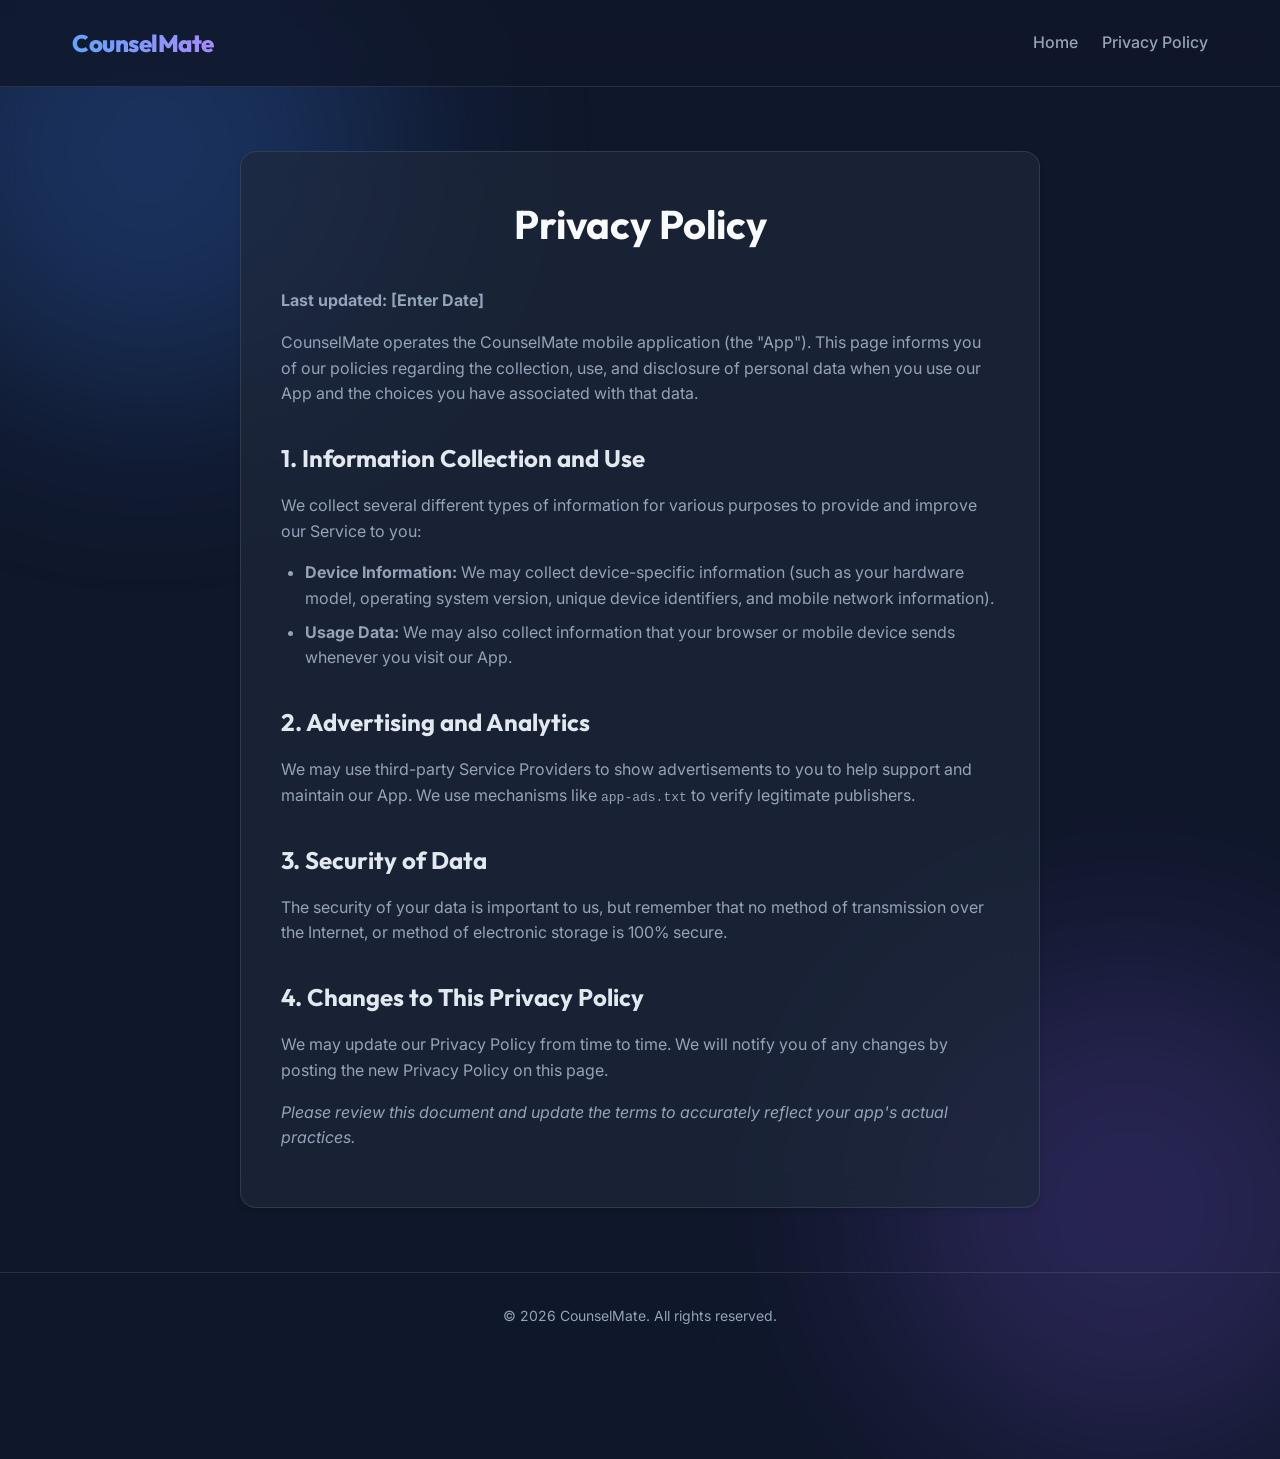
==== privacy-policy.html @ 5a1280ee "initial commit" ====
<!DOCTYPE html>
<html lang="en">
<head>
    <meta charset="UTF-8">
    <meta name="viewport" content="width=device-width, initial-scale=1.0">
    <title>Privacy Policy - CounselMate</title>
    <meta name="description" content="Privacy Policy for CounselMate app.">
    <link rel="stylesheet" href="styles.css">
</head>
<body>

    <header>
        <div class="container nav-content">
            <a href="index.html" class="logo">CounselMate</a>
            <nav class="nav-links">
                <a href="index.html">Home</a>
                <a href="privacy-policy.html">Privacy Policy</a>
            </nav>
        </div>
    </header>

    <main class="container doc-content">
        <div class="glass-card">
            <h1>Privacy Policy</h1>
            <p><strong>Last updated: [Enter Date]</strong></p>
            
            <p>CounselMate operates the CounselMate mobile application (the "App"). This page informs you of our policies regarding the collection, use, and disclosure of personal data when you use our App and the choices you have associated with that data.</p>
            
            <h2>1. Information Collection and Use</h2>
            <p>We collect several different types of information for various purposes to provide and improve our Service to you:</p>
            <ul>
                <li><strong>Device Information:</strong> We may collect device-specific information (such as your hardware model, operating system version, unique device identifiers, and mobile network information).</li>
                <li><strong>Usage Data:</strong> We may also collect information that your browser or mobile device sends whenever you visit our App.</li>
            </ul>

            <h2>2. Advertising and Analytics</h2>
            <p>We may use third-party Service Providers to show advertisements to you to help support and maintain our App. We use mechanisms like <code>app-ads.txt</code> to verify legitimate publishers.</p>

            <h2>3. Security of Data</h2>
            <p>The security of your data is important to us, but remember that no method of transmission over the Internet, or method of electronic storage is 100% secure.</p>

            <h2>4. Changes to This Privacy Policy</h2>
            <p>We may update our Privacy Policy from time to time. We will notify you of any changes by posting the new Privacy Policy on this page.</p>
            
            <p><em>Please review this document and update the terms to accurately reflect your app's actual practices.</em></p>
        </div>
    </main>

    <footer>
        <div class="container">
            &copy; 2026 CounselMate. All rights reserved.
        </div>
    </footer>

</body>
</html>
---- styles.css ----
@import url('https://fonts.googleapis.com/css2?family=Outfit:wght@300;400;600;800&family=Inter:wght@400;500;700&display=swap');

:root {
  --primary-color: #3b82f6;
  --primary-glow: rgba(59, 130, 246, 0.5);
  --bg-color: #0f172a;
  --surface-color: rgba(30, 41, 59, 0.7);
  --text-primary: #f8fafc;
  --text-secondary: #94a3b8;
  --border-color: rgba(255, 255, 255, 0.1);
  --radius-lg: 16px;
  --radius-md: 8px;
  --transition: all 0.3s ease;
}

* {
  margin: 0;
  padding: 0;
  box-sizing: border-box;
}

body {
  font-family: 'Inter', sans-serif;
  background-color: var(--bg-color);
  color: var(--text-primary);
  line-height: 1.6;
  min-height: 100vh;
  display: flex;
  flex-direction: column;
  overflow-x: hidden;
  position: relative;
}

/* Ambient Background Effect */
body::before, body::after {
  content: '';
  position: absolute;
  width: 500px;
  height: 500px;
  border-radius: 50%;
  filter: blur(100px);
  z-index: -1;
  opacity: 0.5;
}

body::before {
  top: -100px;
  left: -100px;
  background: var(--primary-glow);
}

body::after {
  bottom: -100px;
  right: -100px;
  background: rgba(139, 92, 246, 0.4);
}

h1, h2, h3, h4, h5, h6 {
  font-family: 'Outfit', sans-serif;
  font-weight: 700;
  color: var(--text-primary);
}

a {
  color: var(--primary-color);
  text-decoration: none;
  transition: var(--transition);
}

a:hover {
  text-decoration: underline;
}

/* Base Layout Container */
.container {
  width: 100%;
  max-width: 1200px;
  margin: 0 auto;
  padding: 0 2rem;
}

/* Header */
header {
  padding: 1.5rem 0;
  border-bottom: 1px solid var(--border-color);
  background: rgba(15, 23, 42, 0.8);
  backdrop-filter: blur(12px);
  position: sticky;
  top: 0;
  z-index: 100;
}

.nav-content {
  display: flex;
  justify-content: space-between;
  align-items: center;
}

.logo {
  font-family: 'Outfit', sans-serif;
  font-size: 1.5rem;
  font-weight: 800;
  background: linear-gradient(to right, #60a5fa, #a78bfa);
  -webkit-background-clip: text;
  -webkit-text-fill-color: transparent;
  letter-spacing: -0.5px;
}

.nav-links {
  display: flex;
  gap: 1.5rem;
}

.nav-links a {
  color: var(--text-secondary);
  font-weight: 500;
}

.nav-links a:hover {
  color: var(--text-primary);
  text-decoration: none;
}

/* Hero Section */
.hero {
  flex: 1;
  display: flex;
  flex-direction: column;
  justify-content: center;
  align-items: center;
  text-align: center;
  padding: 6rem 2rem;
}

.hero h1 {
  font-size: 4rem;
  line-height: 1.1;
  margin-bottom: 1.5rem;
  background: linear-gradient(135deg, #fff 0%, #cbd5e1 100%);
  -webkit-background-clip: text;
  -webkit-text-fill-color: transparent;
}

.hero p {
  font-size: 1.25rem;
  color: var(--text-secondary);
  max-width: 600px;
  margin-bottom: 2.5rem;
}

.btn {
  display: inline-block;
  padding: 0.875rem 2rem;
  border-radius: var(--radius-md);
  font-weight: 600;
  transition: var(--transition);
  cursor: pointer;
  border: none;
}

.btn-primary {
  background-color: var(--primary-color);
  color: white;
  box-shadow: 0 4px 14px 0 rgba(59, 130, 246, 0.39);
}

.btn-primary:hover {
  background-color: #2563eb;
  transform: translateY(-2px);
  text-decoration: none;
  box-shadow: 0 6px 20px 0 rgba(59, 130, 246, 0.5);
}

/* Glassmorphism Cards */
.glass-card {
  background: var(--surface-color);
  border: 1px solid var(--border-color);
  backdrop-filter: blur(16px);
  -webkit-backdrop-filter: blur(16px);
  border-radius: var(--radius-lg);
  padding: 2.5rem;
  box-shadow: 0 4px 6px -1px rgba(0, 0, 0, 0.1), 0 2px 4px -1px rgba(0, 0, 0, 0.06);
}

.glass-card:hover {
  border-color: rgba(255, 255, 255, 0.2);
  transform: translateY(-5px);
  box-shadow: 0 10px 25px -5px rgba(0, 0, 0, 0.3);
  transition: var(--transition);
}

/* Documentation Content / Text Formatting */
.doc-content {
  padding: 4rem 0;
  max-width: 800px;
  margin: 0 auto;
}

.doc-content h1 {
  margin-bottom: 2rem;
  font-size: 2.5rem;
  text-align: center;
}

.doc-content h2 {
  margin-top: 2rem;
  margin-bottom: 1rem;
  font-size: 1.5rem;
  color: #e2e8f0;
}

.doc-content p {
  color: var(--text-secondary);
  margin-bottom: 1rem;
}

.doc-content ul {
  color: var(--text-secondary);
  margin-bottom: 1rem;
  padding-left: 1.5rem;
}

.doc-content li {
  margin-bottom: 0.5rem;
}

/* Footer */
footer {
  margin-top: auto;
  padding: 2rem 0;
  text-align: center;
  border-top: 1px solid var(--border-color);
  color: var(--text-secondary);
  font-size: 0.875rem;
}

/* Responsive constraints */
@media (max-width: 768px) {
  .hero h1 {
    font-size: 2.5rem;
  }
  .hero p {
    font-size: 1.125rem;
  }
}
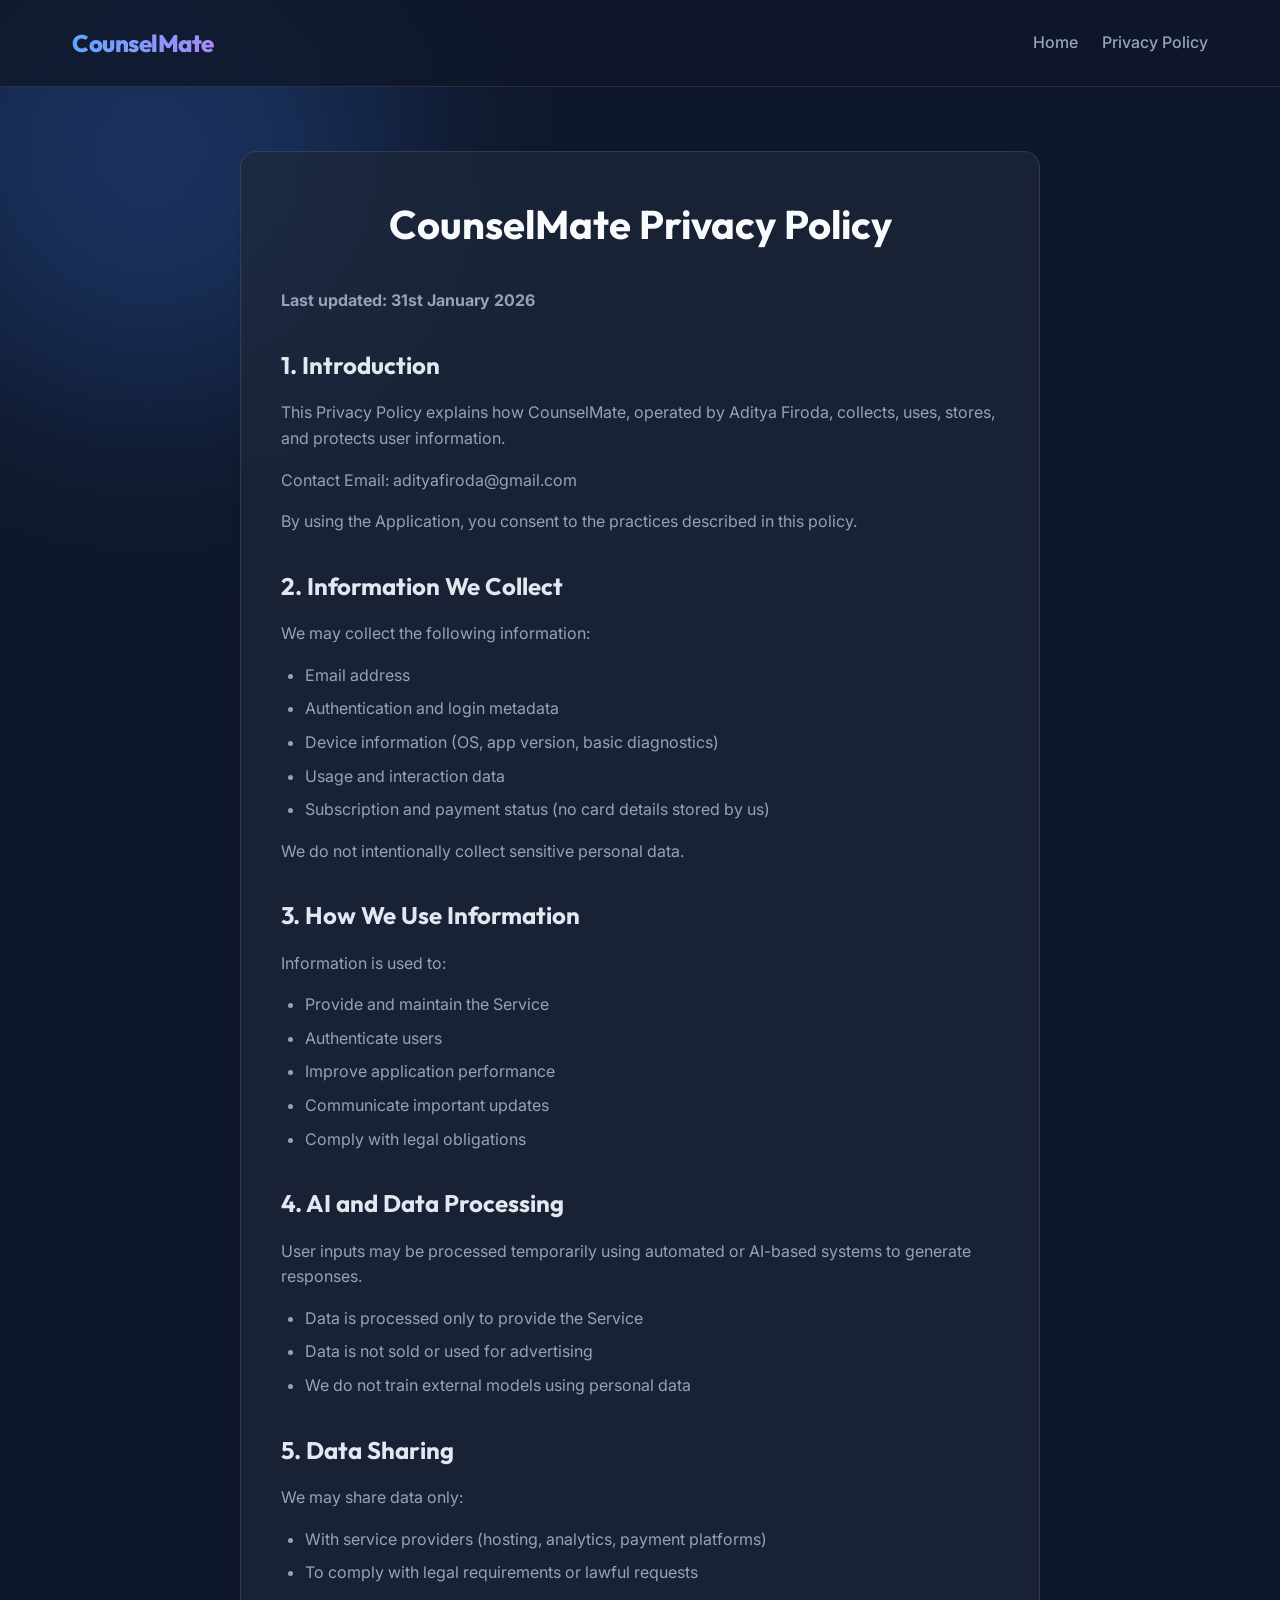
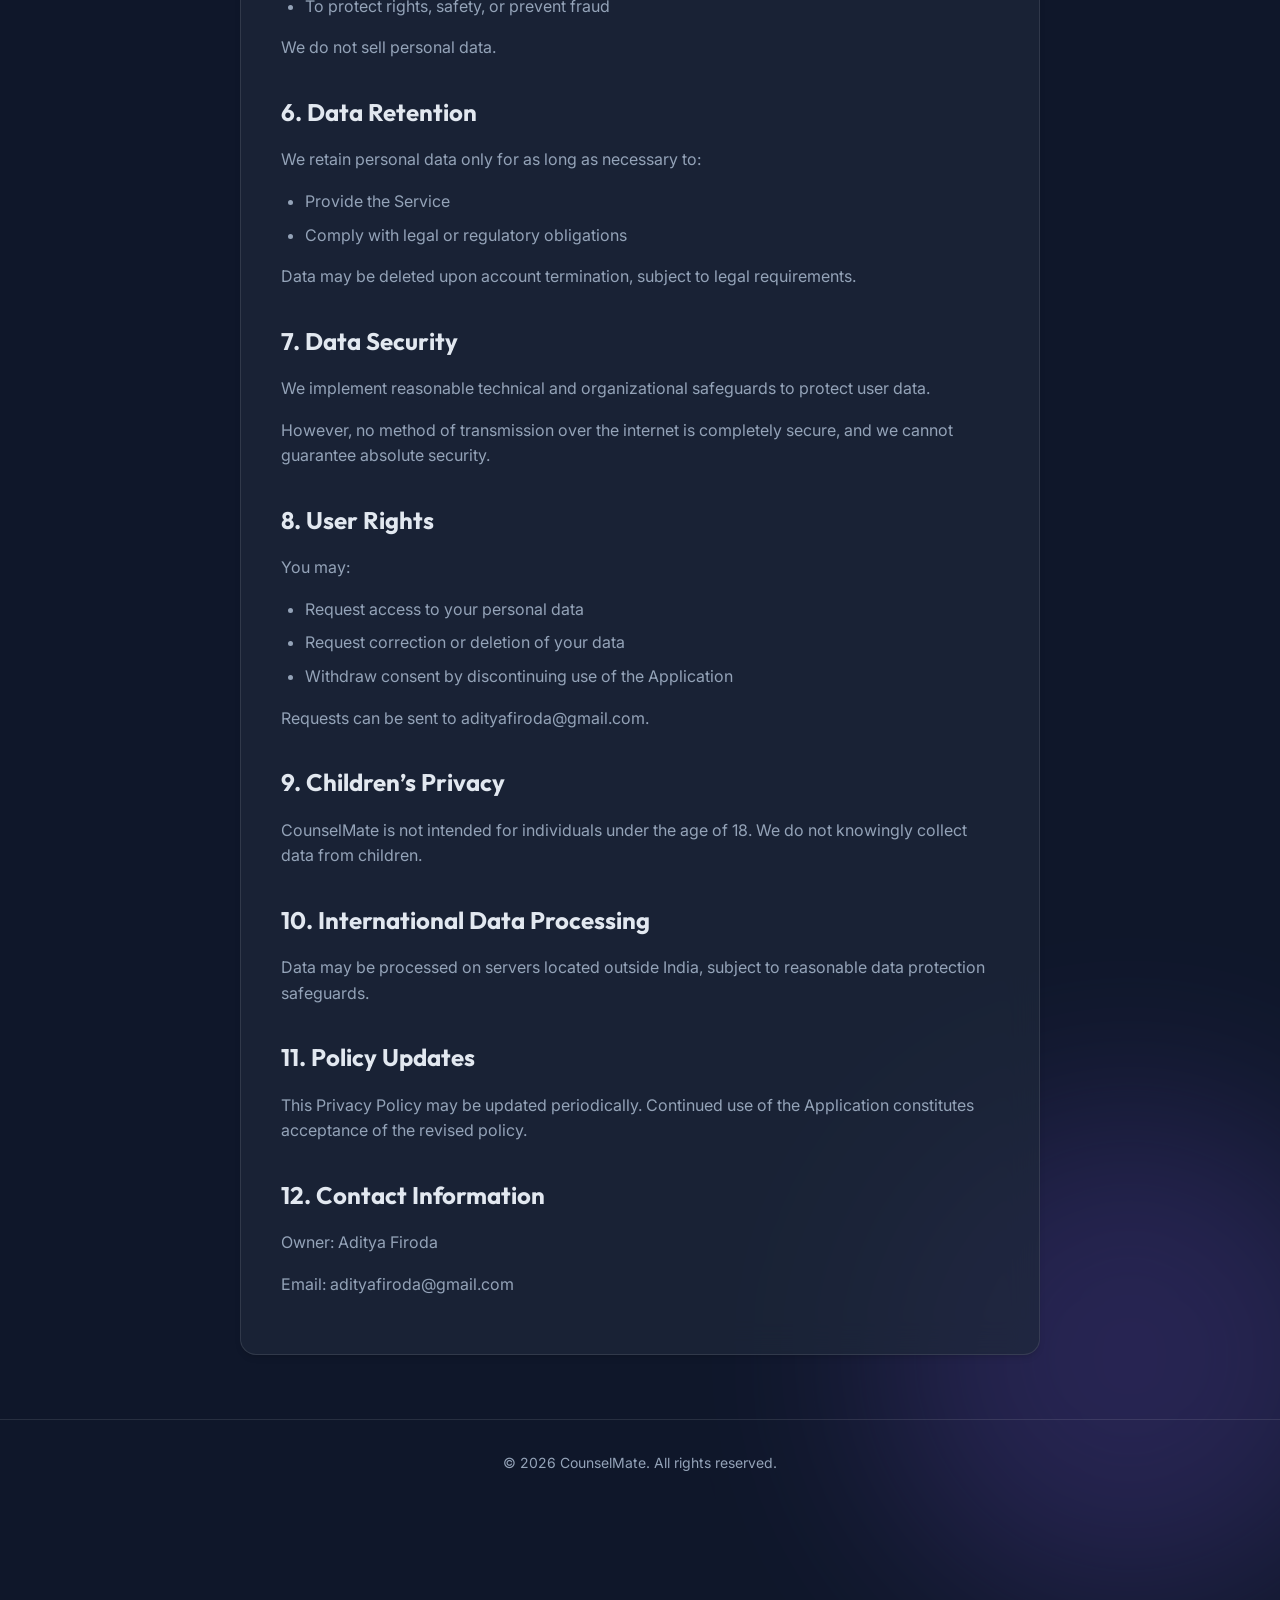
==== commit 4e2fbf8b: "Update privacy policy and update index" ====
--- a/privacy-policy.html
+++ b/privacy-policy.html
@@ -21,28 +21,85 @@
 
     <main class="container doc-content">
         <div class="glass-card">
-            <h1>Privacy Policy</h1>
-            <p><strong>Last updated: [Enter Date]</strong></p>
+            <h1>CounselMate Privacy Policy</h1>
+            <p><strong>Last updated: 31st January 2026</strong></p>
             
-            <p>CounselMate operates the CounselMate mobile application (the "App"). This page informs you of our policies regarding the collection, use, and disclosure of personal data when you use our App and the choices you have associated with that data.</p>
-            
-            <h2>1. Information Collection and Use</h2>
-            <p>We collect several different types of information for various purposes to provide and improve our Service to you:</p>
+            <h2>1. Introduction</h2>
+            <p>This Privacy Policy explains how CounselMate, operated by Aditya Firoda, collects, uses, stores, and protects user information.</p>
+            <p>Contact Email: adityafiroda@gmail.com</p>
+            <p>By using the Application, you consent to the practices described in this policy.</p>
+
+            <h2>2. Information We Collect</h2>
+            <p>We may collect the following information:</p>
             <ul>
-                <li><strong>Device Information:</strong> We may collect device-specific information (such as your hardware model, operating system version, unique device identifiers, and mobile network information).</li>
-                <li><strong>Usage Data:</strong> We may also collect information that your browser or mobile device sends whenever you visit our App.</li>
+                <li>Email address</li>
+                <li>Authentication and login metadata</li>
+                <li>Device information (OS, app version, basic diagnostics)</li>
+                <li>Usage and interaction data</li>
+                <li>Subscription and payment status (no card details stored by us)</li>
+            </ul>
+            <p>We do not intentionally collect sensitive personal data.</p>
+
+            <h2>3. How We Use Information</h2>
+            <p>Information is used to:</p>
+            <ul>
+                <li>Provide and maintain the Service</li>
+                <li>Authenticate users</li>
+                <li>Improve application performance</li>
+                <li>Communicate important updates</li>
+                <li>Comply with legal obligations</li>
             </ul>
 
-            <h2>2. Advertising and Analytics</h2>
-            <p>We may use third-party Service Providers to show advertisements to you to help support and maintain our App. We use mechanisms like <code>app-ads.txt</code> to verify legitimate publishers.</p>
+            <h2>4. AI and Data Processing</h2>
+            <p>User inputs may be processed temporarily using automated or AI-based systems to generate responses.</p>
+            <ul>
+                <li>Data is processed only to provide the Service</li>
+                <li>Data is not sold or used for advertising</li>
+                <li>We do not train external models using personal data</li>
+            </ul>
 
-            <h2>3. Security of Data</h2>
-            <p>The security of your data is important to us, but remember that no method of transmission over the Internet, or method of electronic storage is 100% secure.</p>
+            <h2>5. Data Sharing</h2>
+            <p>We may share data only:</p>
+            <ul>
+                <li>With service providers (hosting, analytics, payment platforms)</li>
+                <li>To comply with legal requirements or lawful requests</li>
+                <li>To protect rights, safety, or prevent fraud</li>
+            </ul>
+            <p>We do not sell personal data.</p>
 
-            <h2>4. Changes to This Privacy Policy</h2>
-            <p>We may update our Privacy Policy from time to time. We will notify you of any changes by posting the new Privacy Policy on this page.</p>
-            
-            <p><em>Please review this document and update the terms to accurately reflect your app's actual practices.</em></p>
+            <h2>6. Data Retention</h2>
+            <p>We retain personal data only for as long as necessary to:</p>
+            <ul>
+                <li>Provide the Service</li>
+                <li>Comply with legal or regulatory obligations</li>
+            </ul>
+            <p>Data may be deleted upon account termination, subject to legal requirements.</p>
+
+            <h2>7. Data Security</h2>
+            <p>We implement reasonable technical and organizational safeguards to protect user data.</p>
+            <p>However, no method of transmission over the internet is completely secure, and we cannot guarantee absolute security.</p>
+
+            <h2>8. User Rights</h2>
+            <p>You may:</p>
+            <ul>
+                <li>Request access to your personal data</li>
+                <li>Request correction or deletion of your data</li>
+                <li>Withdraw consent by discontinuing use of the Application</li>
+            </ul>
+            <p>Requests can be sent to adityafiroda@gmail.com.</p>
+
+            <h2>9. Children’s Privacy</h2>
+            <p>CounselMate is not intended for individuals under the age of 18. We do not knowingly collect data from children.</p>
+
+            <h2>10. International Data Processing</h2>
+            <p>Data may be processed on servers located outside India, subject to reasonable data protection safeguards.</p>
+
+            <h2>11. Policy Updates</h2>
+            <p>This Privacy Policy may be updated periodically. Continued use of the Application constitutes acceptance of the revised policy.</p>
+
+            <h2>12. Contact Information</h2>
+            <p>Owner: Aditya Firoda</p>
+            <p>Email: adityafiroda@gmail.com</p>
         </div>
     </main>
 
--- a/styles.css
+++ b/styles.css
@@ -102,6 +102,7 @@
   font-weight: 800;
   background: linear-gradient(to right, #60a5fa, #a78bfa);
   -webkit-background-clip: text;
+  background-clip: text;
   -webkit-text-fill-color: transparent;
   letter-spacing: -0.5px;
 }
@@ -138,6 +139,7 @@
   margin-bottom: 1.5rem;
   background: linear-gradient(135deg, #fff 0%, #cbd5e1 100%);
   -webkit-background-clip: text;
+  background-clip: text;
   -webkit-text-fill-color: transparent;
 }
 
@@ -169,6 +171,63 @@
   transform: translateY(-2px);
   text-decoration: none;
   box-shadow: 0 6px 20px 0 rgba(59, 130, 246, 0.5);
+}
+
+/* Store Buttons */
+.store-buttons {
+  display: flex;
+  gap: 1rem;
+  justify-content: center;
+  flex-wrap: wrap;
+  margin-top: 1rem;
+}
+
+.store-badge {
+  display: flex;
+  align-items: center;
+  background-color: #000;
+  color: #fff;
+  border-radius: var(--radius-md);
+  padding: 0.6rem 1.2rem;
+  box-shadow: 0 4px 14px 0 rgba(0, 0, 0, 0.3);
+  transition: var(--transition);
+  border: 1px solid rgba(255, 255, 255, 0.15);
+}
+
+.store-badge:hover {
+  transform: translateY(-3px);
+  text-decoration: none;
+  box-shadow: 0 6px 20px 0 rgba(255, 255, 255, 0.15);
+  border-color: rgba(255, 255, 255, 0.4);
+  color: #fff;
+}
+
+.store-icon {
+  width: 28px;
+  height: 28px;
+  margin-right: 12px;
+}
+
+.store-text {
+  display: flex;
+  flex-direction: column;
+  align-items: flex-start;
+  font-family: 'Inter', sans-serif;
+}
+
+.store-small {
+  font-size: 0.65rem;
+  text-transform: uppercase;
+  line-height: 1;
+  opacity: 0.8;
+  letter-spacing: 0.5px;
+}
+
+.store-large {
+  font-size: 1.25rem;
+  font-weight: 600;
+  line-height: 1.1;
+  margin-top: 2px;
 }
 
 /* Glassmorphism Cards */
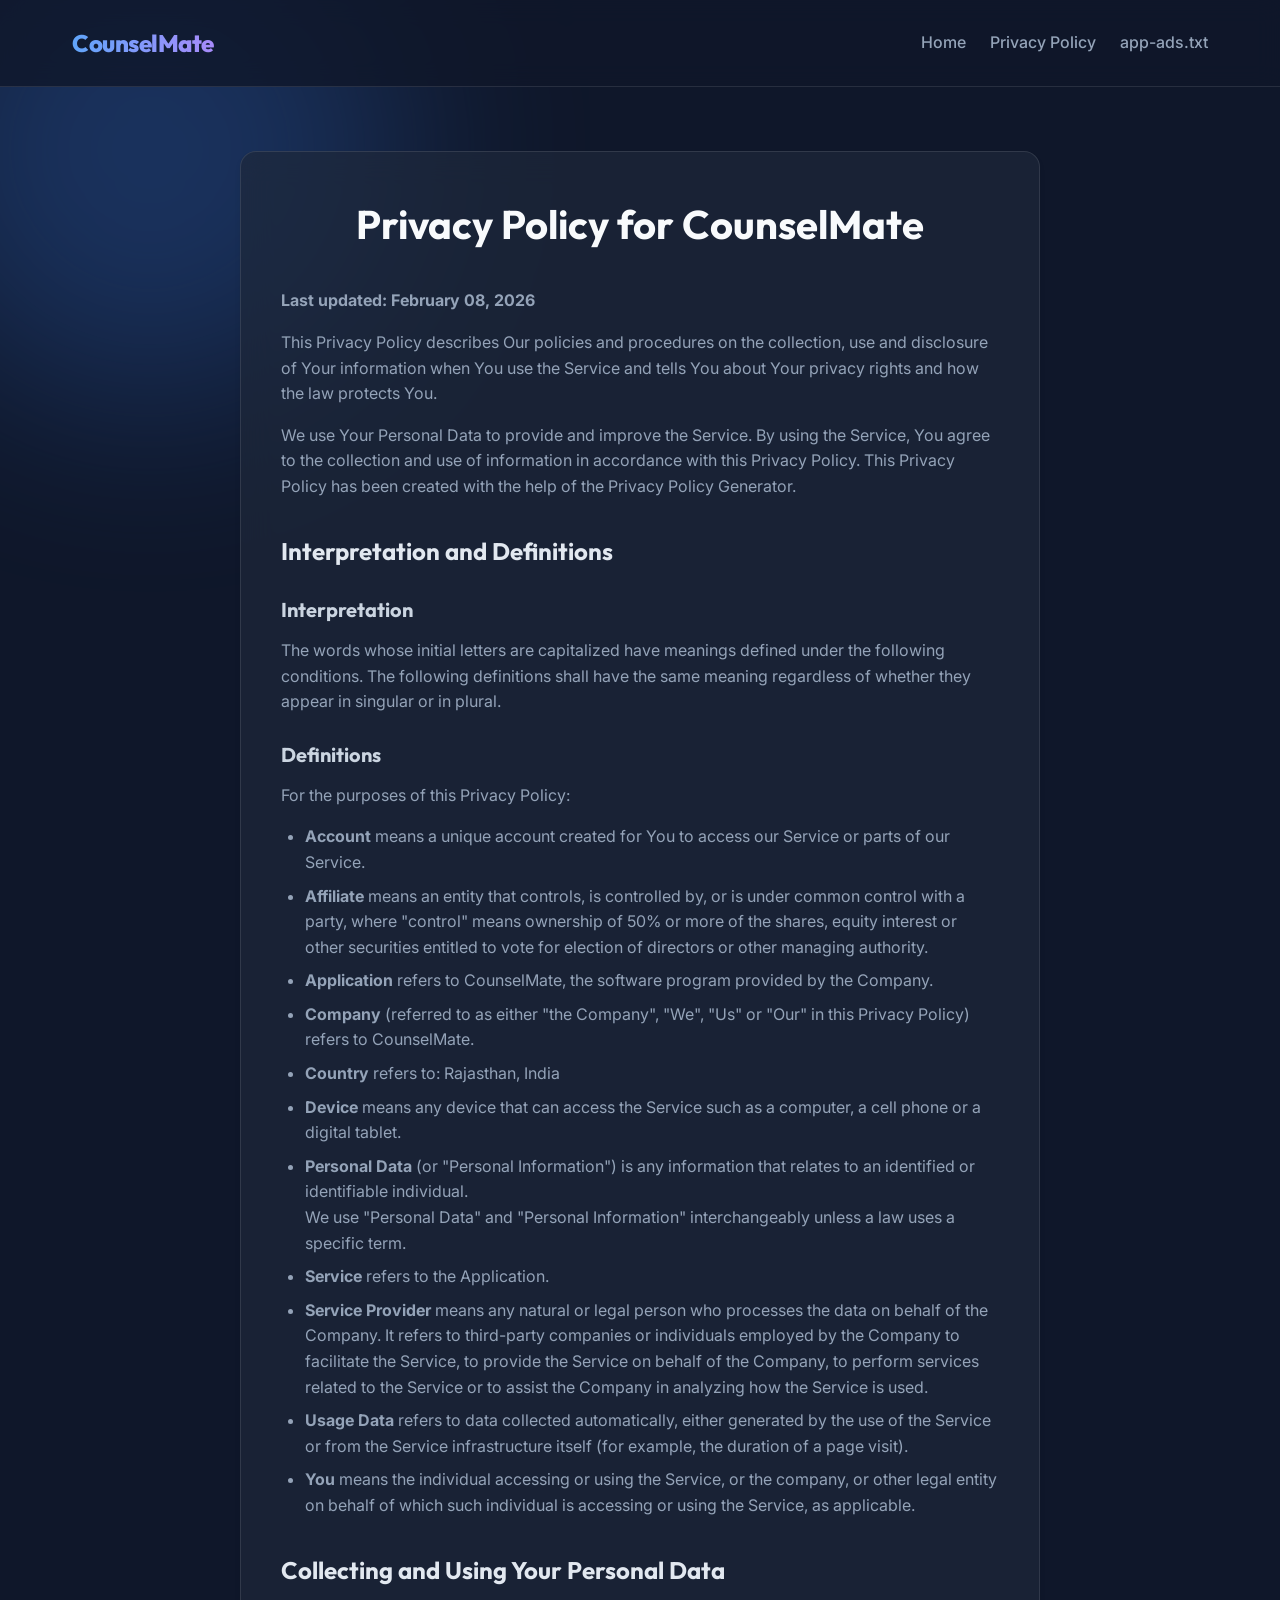
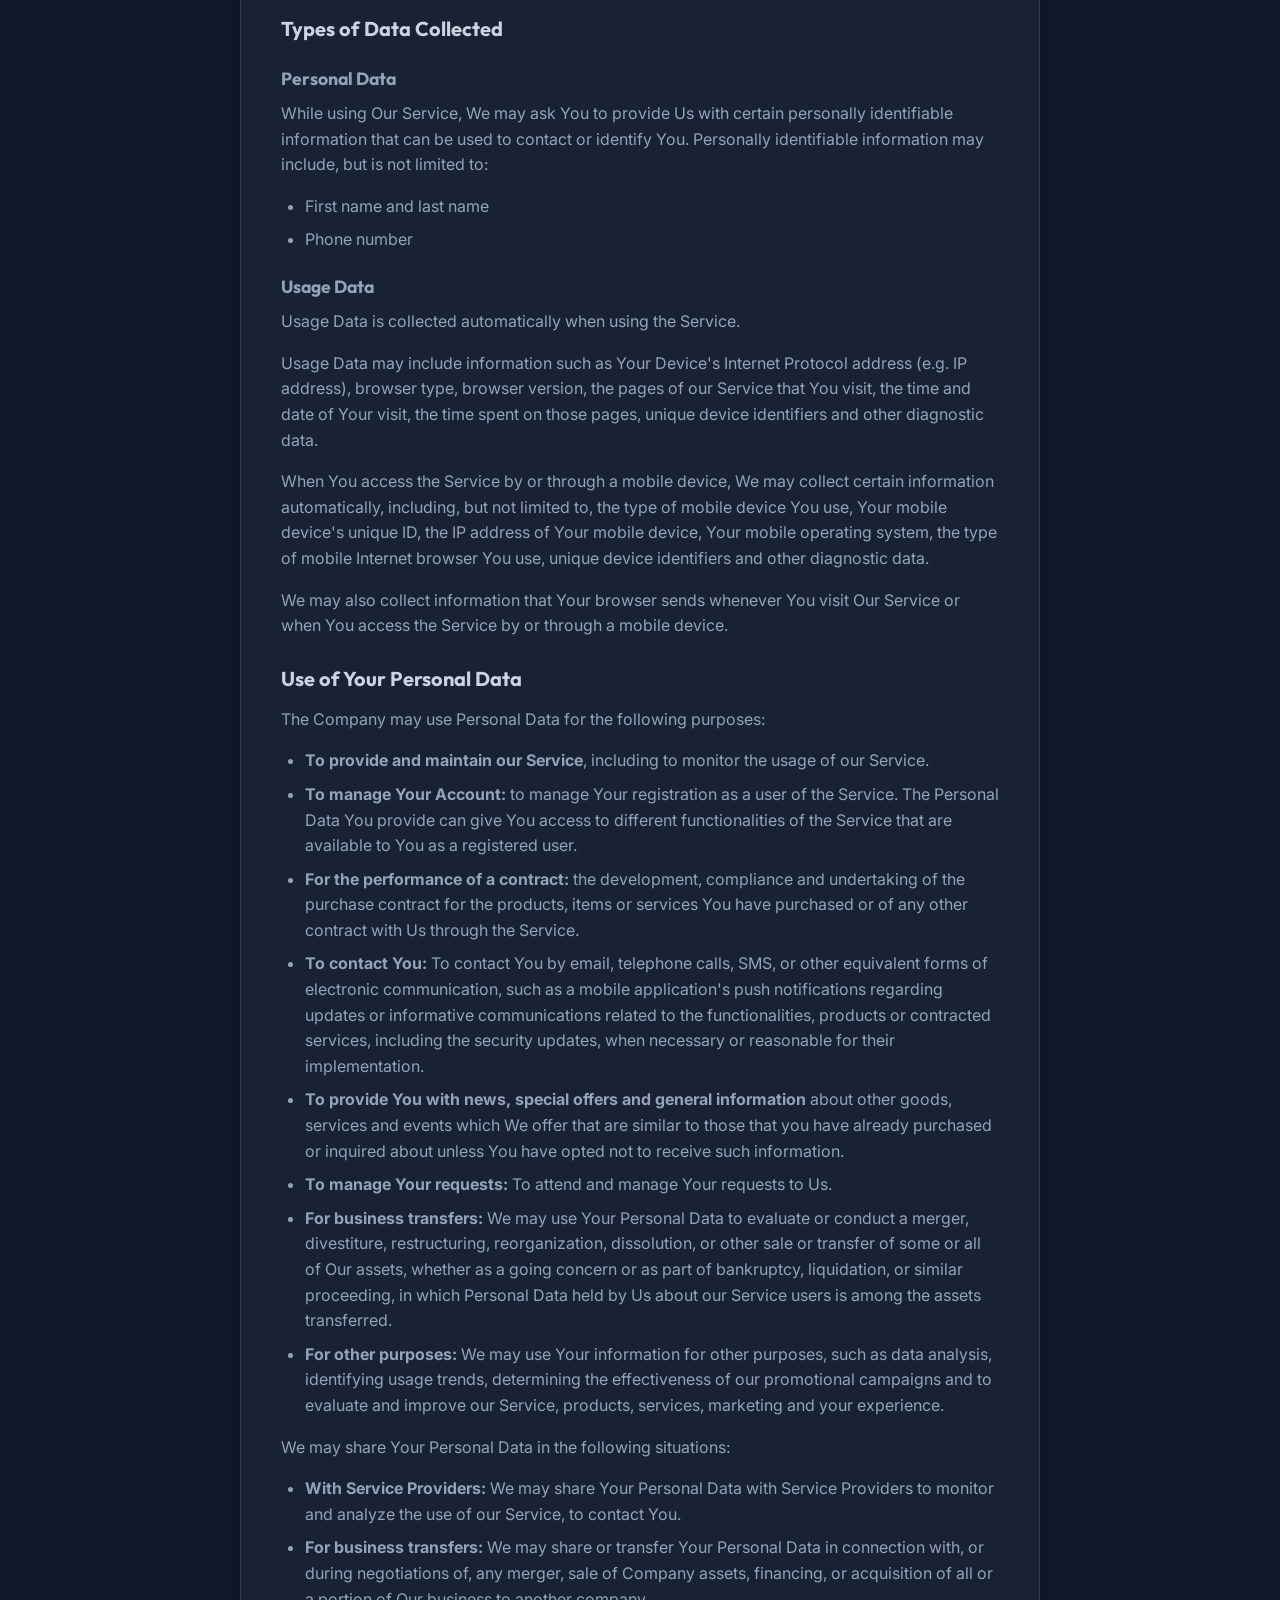
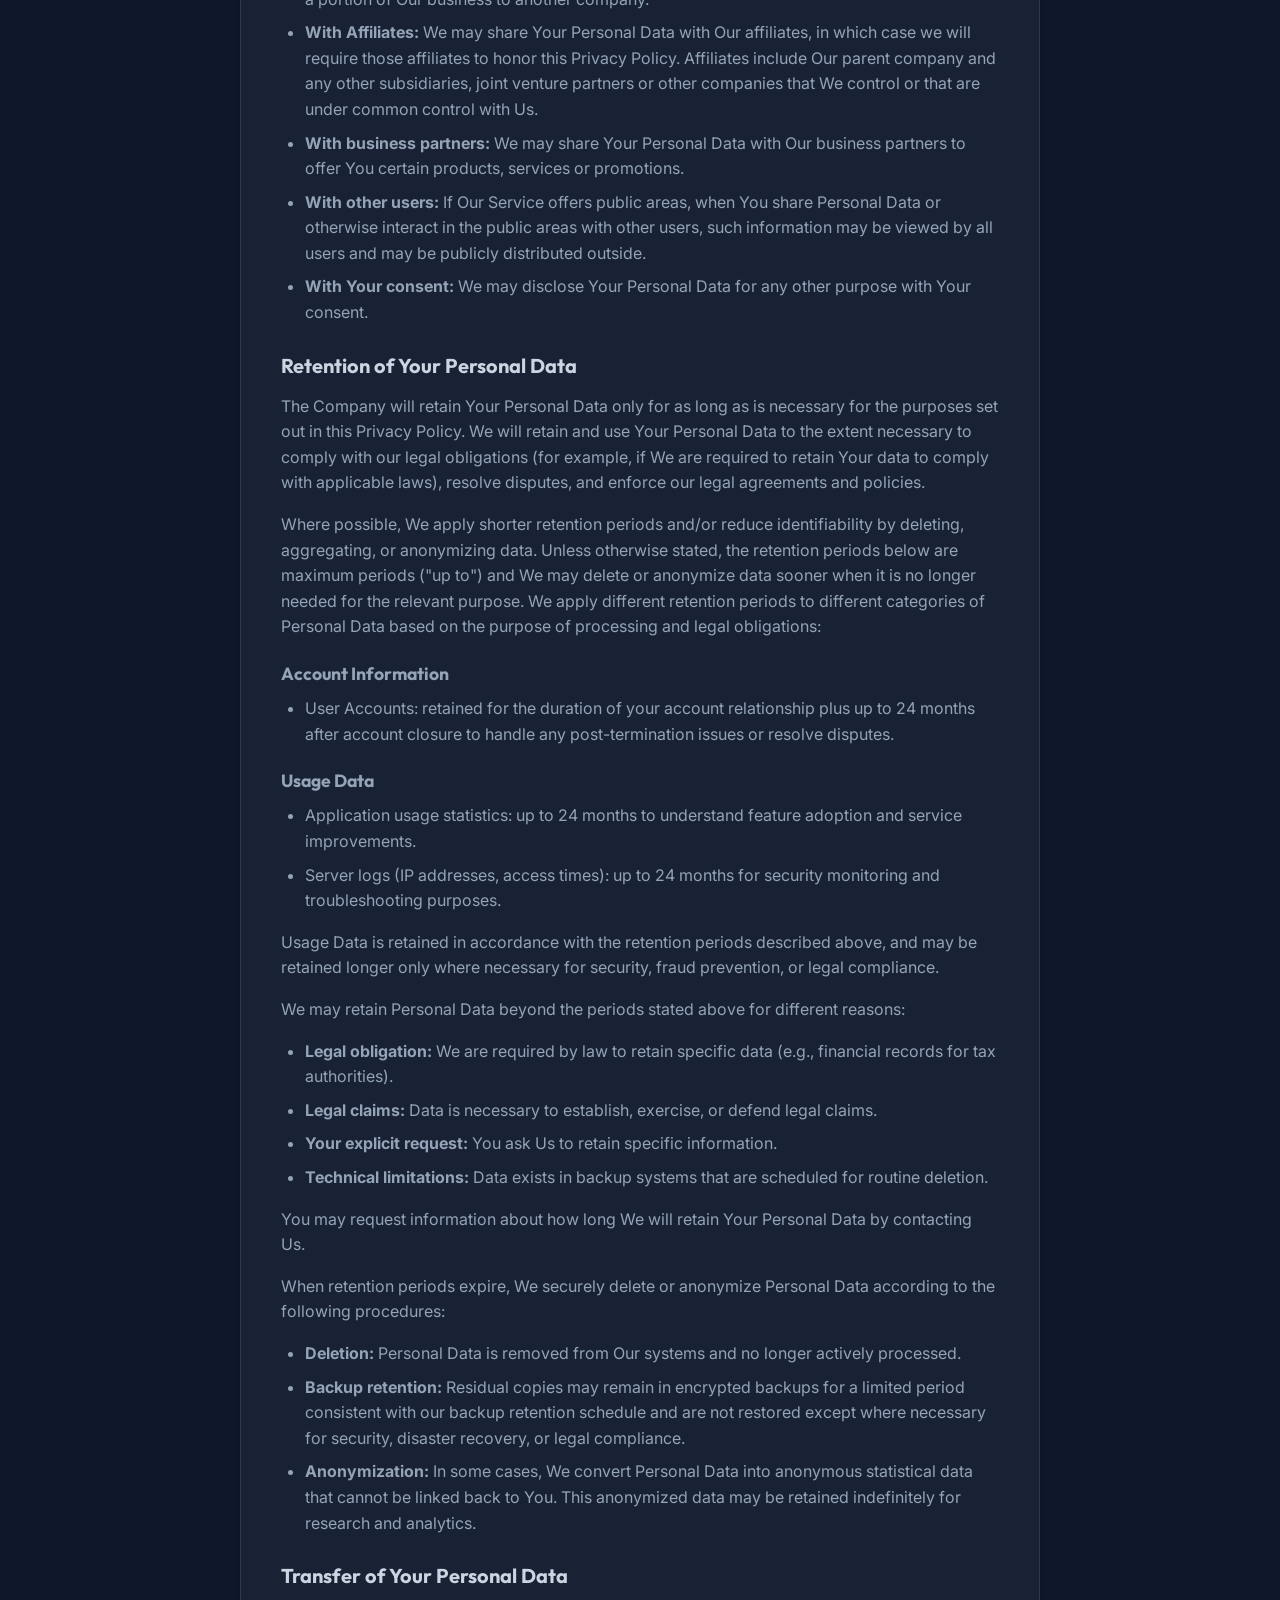
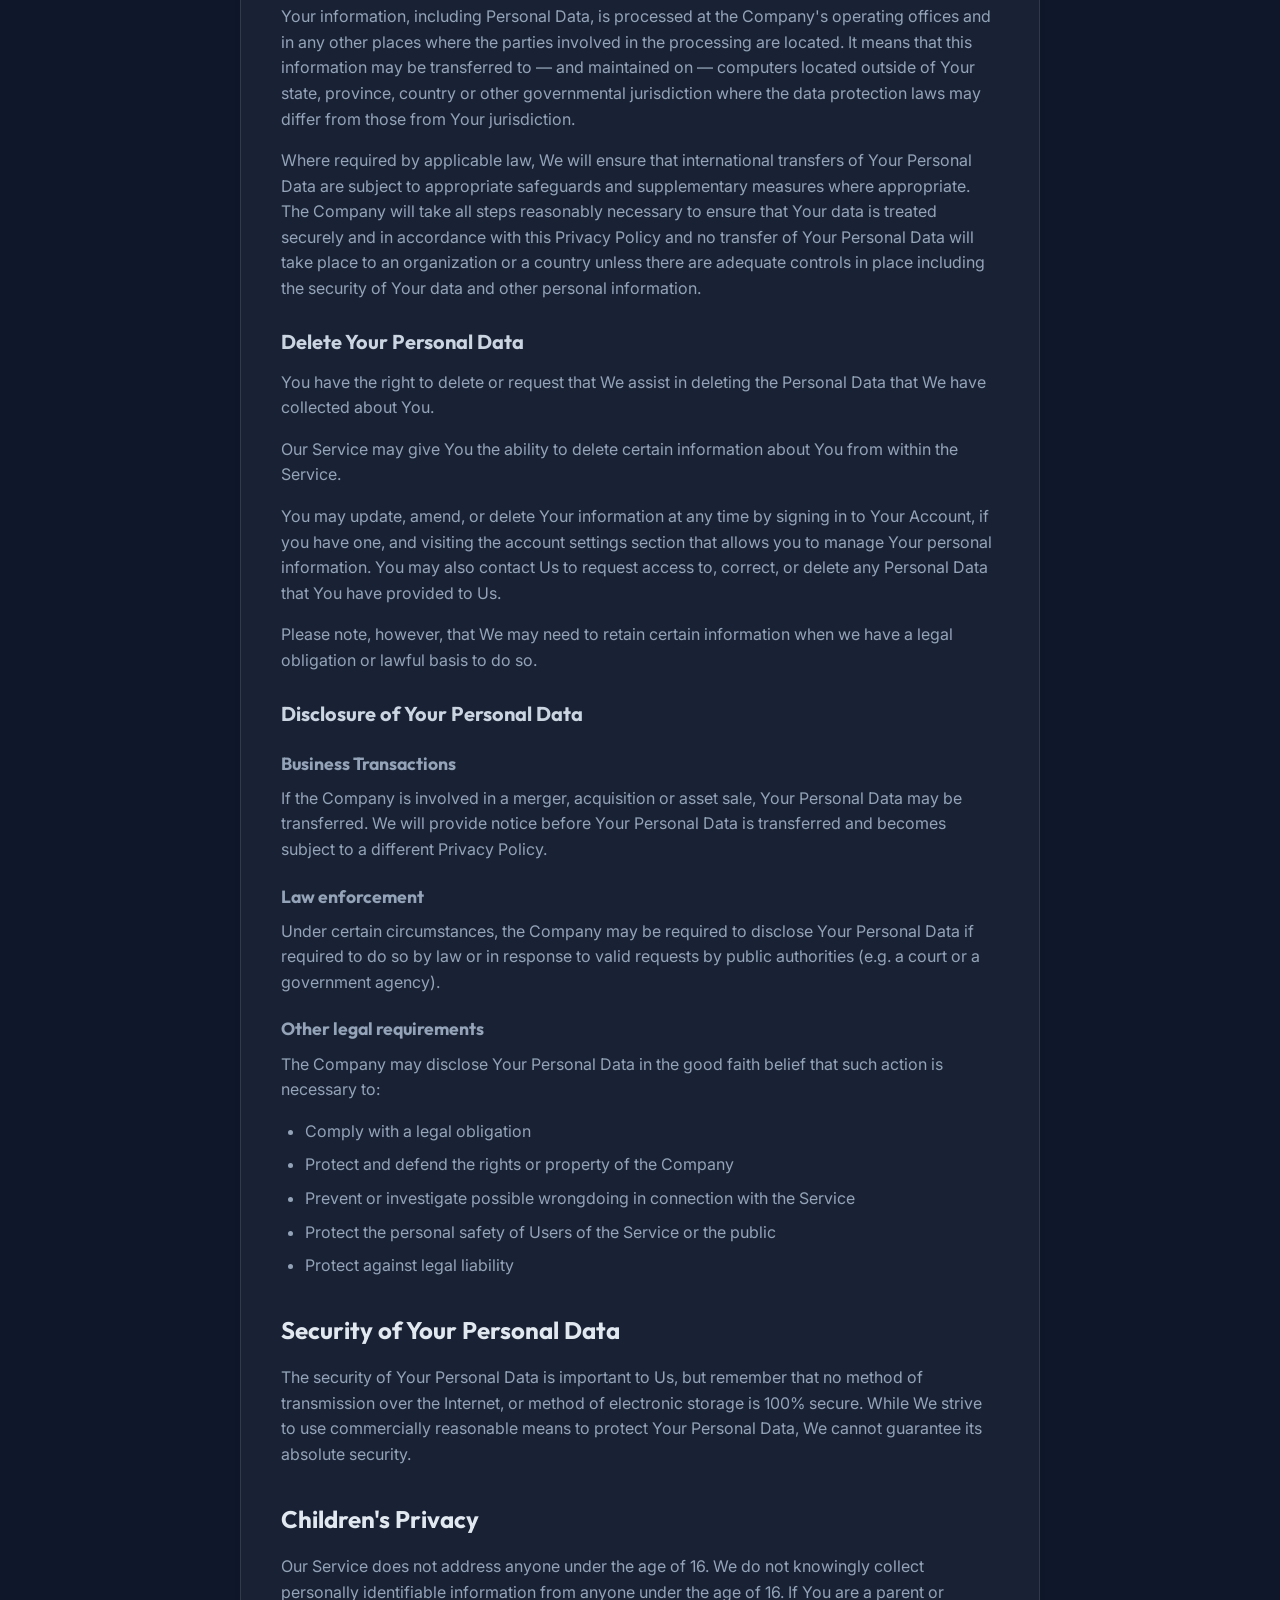
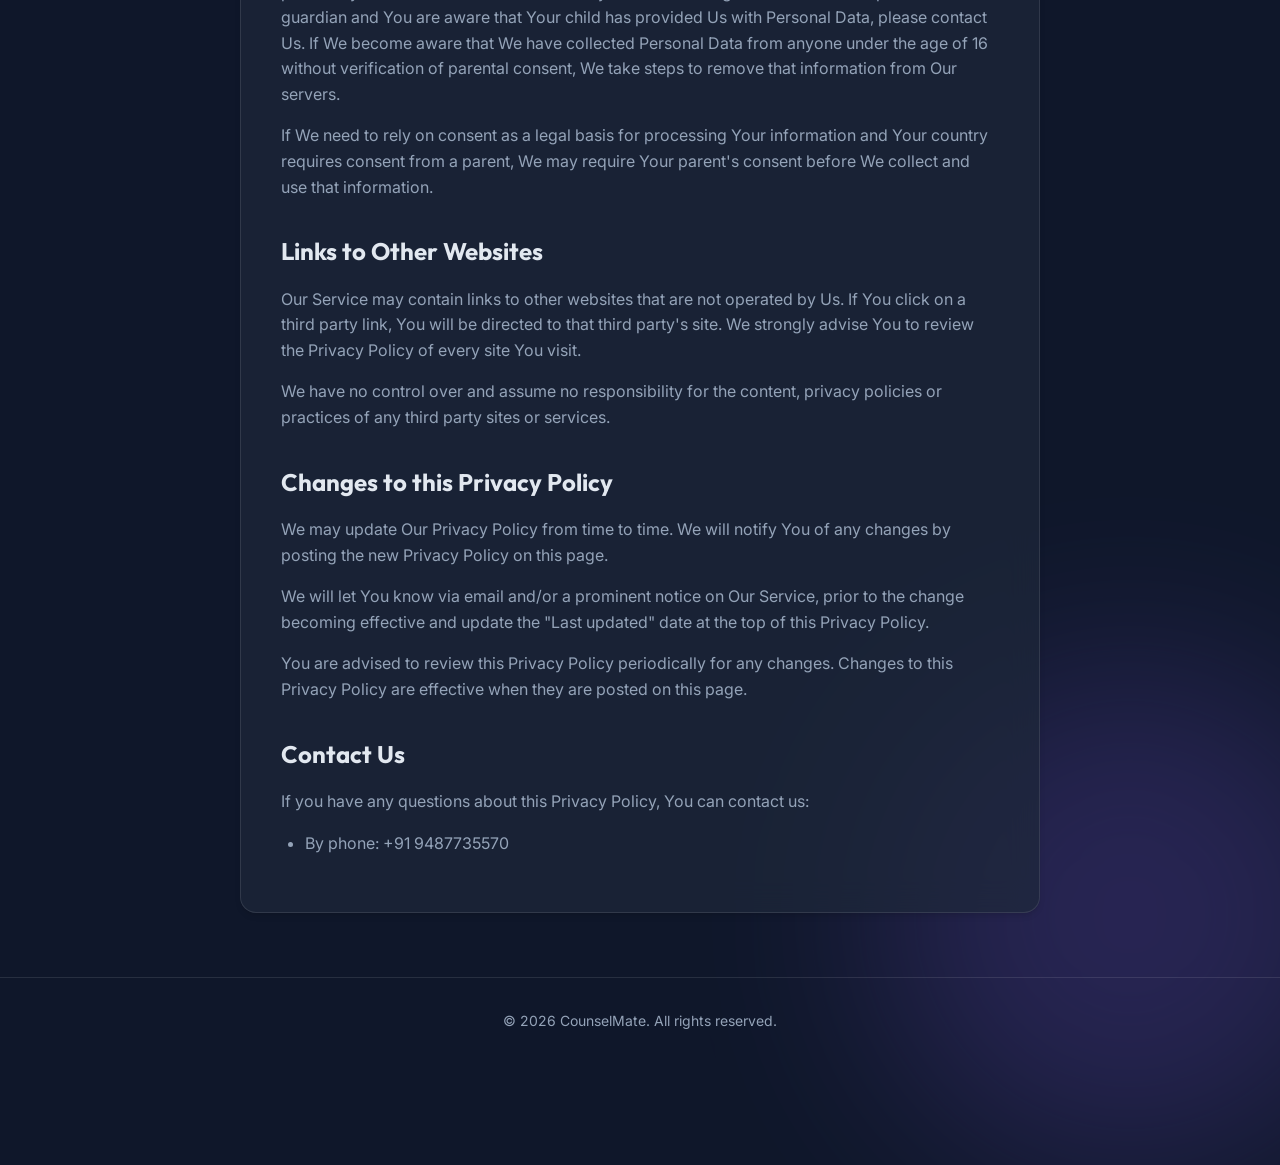
==== commit 68266fbe: "update to app icons" ====
--- a/privacy-policy.html
+++ b/privacy-policy.html
@@ -15,91 +15,159 @@
             <nav class="nav-links">
                 <a href="index.html">Home</a>
                 <a href="privacy-policy.html">Privacy Policy</a>
+                <a href="app-ads.txt" target="_blank">app-ads.txt</a>
             </nav>
         </div>
     </header>
 
     <main class="container doc-content">
         <div class="glass-card">
-            <h1>CounselMate Privacy Policy</h1>
-            <p><strong>Last updated: 31st January 2026</strong></p>
+            <h1>Privacy Policy for CounselMate</h1>
+            <p><strong>Last updated: February 08, 2026</strong></p>
             
-            <h2>1. Introduction</h2>
-            <p>This Privacy Policy explains how CounselMate, operated by Aditya Firoda, collects, uses, stores, and protects user information.</p>
-            <p>Contact Email: adityafiroda@gmail.com</p>
-            <p>By using the Application, you consent to the practices described in this policy.</p>
+            <p>This Privacy Policy describes Our policies and procedures on the collection, use and disclosure of Your information when You use the Service and tells You about Your privacy rights and how the law protects You.</p>
+            <p>We use Your Personal Data to provide and improve the Service. By using the Service, You agree to the collection and use of information in accordance with this Privacy Policy. This Privacy Policy has been created with the help of the Privacy Policy Generator.</p>
 
-            <h2>2. Information We Collect</h2>
-            <p>We may collect the following information:</p>
+            <h2>Interpretation and Definitions</h2>
+            <h3>Interpretation</h3>
+            <p>The words whose initial letters are capitalized have meanings defined under the following conditions. The following definitions shall have the same meaning regardless of whether they appear in singular or in plural.</p>
+
+            <h3>Definitions</h3>
+            <p>For the purposes of this Privacy Policy:</p>
             <ul>
-                <li>Email address</li>
-                <li>Authentication and login metadata</li>
-                <li>Device information (OS, app version, basic diagnostics)</li>
-                <li>Usage and interaction data</li>
-                <li>Subscription and payment status (no card details stored by us)</li>
-            </ul>
-            <p>We do not intentionally collect sensitive personal data.</p>
-
-            <h2>3. How We Use Information</h2>
-            <p>Information is used to:</p>
-            <ul>
-                <li>Provide and maintain the Service</li>
-                <li>Authenticate users</li>
-                <li>Improve application performance</li>
-                <li>Communicate important updates</li>
-                <li>Comply with legal obligations</li>
+                <li><strong>Account</strong> means a unique account created for You to access our Service or parts of our Service.</li>
+                <li><strong>Affiliate</strong> means an entity that controls, is controlled by, or is under common control with a party, where "control" means ownership of 50% or more of the shares, equity interest or other securities entitled to vote for election of directors or other managing authority.</li>
+                <li><strong>Application</strong> refers to CounselMate, the software program provided by the Company.</li>
+                <li><strong>Company</strong> (referred to as either "the Company", "We", "Us" or "Our" in this Privacy Policy) refers to CounselMate.</li>
+                <li><strong>Country</strong> refers to: Rajasthan, India</li>
+                <li><strong>Device</strong> means any device that can access the Service such as a computer, a cell phone or a digital tablet.</li>
+                <li><strong>Personal Data</strong> (or "Personal Information") is any information that relates to an identified or identifiable individual.
+                <br>We use "Personal Data" and "Personal Information" interchangeably unless a law uses a specific term.</li>
+                <li><strong>Service</strong> refers to the Application.</li>
+                <li><strong>Service Provider</strong> means any natural or legal person who processes the data on behalf of the Company. It refers to third-party companies or individuals employed by the Company to facilitate the Service, to provide the Service on behalf of the Company, to perform services related to the Service or to assist the Company in analyzing how the Service is used.</li>
+                <li><strong>Usage Data</strong> refers to data collected automatically, either generated by the use of the Service or from the Service infrastructure itself (for example, the duration of a page visit).</li>
+                <li><strong>You</strong> means the individual accessing or using the Service, or the company, or other legal entity on behalf of which such individual is accessing or using the Service, as applicable.</li>
             </ul>
 
-            <h2>4. AI and Data Processing</h2>
-            <p>User inputs may be processed temporarily using automated or AI-based systems to generate responses.</p>
+            <h2>Collecting and Using Your Personal Data</h2>
+            <h3>Types of Data Collected</h3>
+            <h4>Personal Data</h4>
+            <p>While using Our Service, We may ask You to provide Us with certain personally identifiable information that can be used to contact or identify You. Personally identifiable information may include, but is not limited to:</p>
             <ul>
-                <li>Data is processed only to provide the Service</li>
-                <li>Data is not sold or used for advertising</li>
-                <li>We do not train external models using personal data</li>
+                <li>First name and last name</li>
+                <li>Phone number</li>
             </ul>
 
-            <h2>5. Data Sharing</h2>
-            <p>We may share data only:</p>
+            <h4>Usage Data</h4>
+            <p>Usage Data is collected automatically when using the Service.</p>
+            <p>Usage Data may include information such as Your Device's Internet Protocol address (e.g. IP address), browser type, browser version, the pages of our Service that You visit, the time and date of Your visit, the time spent on those pages, unique device identifiers and other diagnostic data.</p>
+            <p>When You access the Service by or through a mobile device, We may collect certain information automatically, including, but not limited to, the type of mobile device You use, Your mobile device's unique ID, the IP address of Your mobile device, Your mobile operating system, the type of mobile Internet browser You use, unique device identifiers and other diagnostic data.</p>
+            <p>We may also collect information that Your browser sends whenever You visit Our Service or when You access the Service by or through a mobile device.</p>
+
+            <h3>Use of Your Personal Data</h3>
+            <p>The Company may use Personal Data for the following purposes:</p>
             <ul>
-                <li>With service providers (hosting, analytics, payment platforms)</li>
-                <li>To comply with legal requirements or lawful requests</li>
-                <li>To protect rights, safety, or prevent fraud</li>
+                <li><strong>To provide and maintain our Service</strong>, including to monitor the usage of our Service.</li>
+                <li><strong>To manage Your Account:</strong> to manage Your registration as a user of the Service. The Personal Data You provide can give You access to different functionalities of the Service that are available to You as a registered user.</li>
+                <li><strong>For the performance of a contract:</strong> the development, compliance and undertaking of the purchase contract for the products, items or services You have purchased or of any other contract with Us through the Service.</li>
+                <li><strong>To contact You:</strong> To contact You by email, telephone calls, SMS, or other equivalent forms of electronic communication, such as a mobile application's push notifications regarding updates or informative communications related to the functionalities, products or contracted services, including the security updates, when necessary or reasonable for their implementation.</li>
+                <li><strong>To provide You with news, special offers and general information</strong> about other goods, services and events which We offer that are similar to those that you have already purchased or inquired about unless You have opted not to receive such information.</li>
+                <li><strong>To manage Your requests:</strong> To attend and manage Your requests to Us.</li>
+                <li><strong>For business transfers:</strong> We may use Your Personal Data to evaluate or conduct a merger, divestiture, restructuring, reorganization, dissolution, or other sale or transfer of some or all of Our assets, whether as a going concern or as part of bankruptcy, liquidation, or similar proceeding, in which Personal Data held by Us about our Service users is among the assets transferred.</li>
+                <li><strong>For other purposes:</strong> We may use Your information for other purposes, such as data analysis, identifying usage trends, determining the effectiveness of our promotional campaigns and to evaluate and improve our Service, products, services, marketing and your experience.</li>
             </ul>
-            <p>We do not sell personal data.</p>
 
-            <h2>6. Data Retention</h2>
-            <p>We retain personal data only for as long as necessary to:</p>
+            <p>We may share Your Personal Data in the following situations:</p>
             <ul>
-                <li>Provide the Service</li>
-                <li>Comply with legal or regulatory obligations</li>
+                <li><strong>With Service Providers:</strong> We may share Your Personal Data with Service Providers to monitor and analyze the use of our Service, to contact You.</li>
+                <li><strong>For business transfers:</strong> We may share or transfer Your Personal Data in connection with, or during negotiations of, any merger, sale of Company assets, financing, or acquisition of all or a portion of Our business to another company.</li>
+                <li><strong>With Affiliates:</strong> We may share Your Personal Data with Our affiliates, in which case we will require those affiliates to honor this Privacy Policy. Affiliates include Our parent company and any other subsidiaries, joint venture partners or other companies that We control or that are under common control with Us.</li>
+                <li><strong>With business partners:</strong> We may share Your Personal Data with Our business partners to offer You certain products, services or promotions.</li>
+                <li><strong>With other users:</strong> If Our Service offers public areas, when You share Personal Data or otherwise interact in the public areas with other users, such information may be viewed by all users and may be publicly distributed outside.</li>
+                <li><strong>With Your consent:</strong> We may disclose Your Personal Data for any other purpose with Your consent.</li>
             </ul>
-            <p>Data may be deleted upon account termination, subject to legal requirements.</p>
 
-            <h2>7. Data Security</h2>
-            <p>We implement reasonable technical and organizational safeguards to protect user data.</p>
-            <p>However, no method of transmission over the internet is completely secure, and we cannot guarantee absolute security.</p>
+            <h3>Retention of Your Personal Data</h3>
+            <p>The Company will retain Your Personal Data only for as long as is necessary for the purposes set out in this Privacy Policy. We will retain and use Your Personal Data to the extent necessary to comply with our legal obligations (for example, if We are required to retain Your data to comply with applicable laws), resolve disputes, and enforce our legal agreements and policies.</p>
+            <p>Where possible, We apply shorter retention periods and/or reduce identifiability by deleting, aggregating, or anonymizing data. Unless otherwise stated, the retention periods below are maximum periods ("up to") and We may delete or anonymize data sooner when it is no longer needed for the relevant purpose. We apply different retention periods to different categories of Personal Data based on the purpose of processing and legal obligations:</p>
+            
+            <h4>Account Information</h4>
+            <ul>
+                <li>User Accounts: retained for the duration of your account relationship plus up to 24 months after account closure to handle any post-termination issues or resolve disputes.</li>
+            </ul>
+            
+            <h4>Usage Data</h4>
+            <ul>
+                <li>Application usage statistics: up to 24 months to understand feature adoption and service improvements.</li>
+                <li>Server logs (IP addresses, access times): up to 24 months for security monitoring and troubleshooting purposes.</li>
+            </ul>
+            
+            <p>Usage Data is retained in accordance with the retention periods described above, and may be retained longer only where necessary for security, fraud prevention, or legal compliance.</p>
+            
+            <p>We may retain Personal Data beyond the periods stated above for different reasons:</p>
+            <ul>
+                <li><strong>Legal obligation:</strong> We are required by law to retain specific data (e.g., financial records for tax authorities).</li>
+                <li><strong>Legal claims:</strong> Data is necessary to establish, exercise, or defend legal claims.</li>
+                <li><strong>Your explicit request:</strong> You ask Us to retain specific information.</li>
+                <li><strong>Technical limitations:</strong> Data exists in backup systems that are scheduled for routine deletion.</li>
+            </ul>
+            <p>You may request information about how long We will retain Your Personal Data by contacting Us.</p>
 
-            <h2>8. User Rights</h2>
-            <p>You may:</p>
+            <p>When retention periods expire, We securely delete or anonymize Personal Data according to the following procedures:</p>
             <ul>
-                <li>Request access to your personal data</li>
-                <li>Request correction or deletion of your data</li>
-                <li>Withdraw consent by discontinuing use of the Application</li>
+                <li><strong>Deletion:</strong> Personal Data is removed from Our systems and no longer actively processed.</li>
+                <li><strong>Backup retention:</strong> Residual copies may remain in encrypted backups for a limited period consistent with our backup retention schedule and are not restored except where necessary for security, disaster recovery, or legal compliance.</li>
+                <li><strong>Anonymization:</strong> In some cases, We convert Personal Data into anonymous statistical data that cannot be linked back to You. This anonymized data may be retained indefinitely for research and analytics.</li>
             </ul>
-            <p>Requests can be sent to adityafiroda@gmail.com.</p>
 
-            <h2>9. Children’s Privacy</h2>
-            <p>CounselMate is not intended for individuals under the age of 18. We do not knowingly collect data from children.</p>
+            <h3>Transfer of Your Personal Data</h3>
+            <p>Your information, including Personal Data, is processed at the Company's operating offices and in any other places where the parties involved in the processing are located. It means that this information may be transferred to — and maintained on — computers located outside of Your state, province, country or other governmental jurisdiction where the data protection laws may differ from those from Your jurisdiction.</p>
+            <p>Where required by applicable law, We will ensure that international transfers of Your Personal Data are subject to appropriate safeguards and supplementary measures where appropriate. The Company will take all steps reasonably necessary to ensure that Your data is treated securely and in accordance with this Privacy Policy and no transfer of Your Personal Data will take place to an organization or a country unless there are adequate controls in place including the security of Your data and other personal information.</p>
 
-            <h2>10. International Data Processing</h2>
-            <p>Data may be processed on servers located outside India, subject to reasonable data protection safeguards.</p>
+            <h3>Delete Your Personal Data</h3>
+            <p>You have the right to delete or request that We assist in deleting the Personal Data that We have collected about You.</p>
+            <p>Our Service may give You the ability to delete certain information about You from within the Service.</p>
+            <p>You may update, amend, or delete Your information at any time by signing in to Your Account, if you have one, and visiting the account settings section that allows you to manage Your personal information. You may also contact Us to request access to, correct, or delete any Personal Data that You have provided to Us.</p>
+            <p>Please note, however, that We may need to retain certain information when we have a legal obligation or lawful basis to do so.</p>
 
-            <h2>11. Policy Updates</h2>
-            <p>This Privacy Policy may be updated periodically. Continued use of the Application constitutes acceptance of the revised policy.</p>
+            <h3>Disclosure of Your Personal Data</h3>
+            <h4>Business Transactions</h4>
+            <p>If the Company is involved in a merger, acquisition or asset sale, Your Personal Data may be transferred. We will provide notice before Your Personal Data is transferred and becomes subject to a different Privacy Policy.</p>
 
-            <h2>12. Contact Information</h2>
-            <p>Owner: Aditya Firoda</p>
-            <p>Email: adityafiroda@gmail.com</p>
+            <h4>Law enforcement</h4>
+            <p>Under certain circumstances, the Company may be required to disclose Your Personal Data if required to do so by law or in response to valid requests by public authorities (e.g. a court or a government agency).</p>
+
+            <h4>Other legal requirements</h4>
+            <p>The Company may disclose Your Personal Data in the good faith belief that such action is necessary to:</p>
+            <ul>
+                <li>Comply with a legal obligation</li>
+                <li>Protect and defend the rights or property of the Company</li>
+                <li>Prevent or investigate possible wrongdoing in connection with the Service</li>
+                <li>Protect the personal safety of Users of the Service or the public</li>
+                <li>Protect against legal liability</li>
+            </ul>
+
+            <h2>Security of Your Personal Data</h2>
+            <p>The security of Your Personal Data is important to Us, but remember that no method of transmission over the Internet, or method of electronic storage is 100% secure. While We strive to use commercially reasonable means to protect Your Personal Data, We cannot guarantee its absolute security.</p>
+
+            <h2>Children's Privacy</h2>
+            <p>Our Service does not address anyone under the age of 16. We do not knowingly collect personally identifiable information from anyone under the age of 16. If You are a parent or guardian and You are aware that Your child has provided Us with Personal Data, please contact Us. If We become aware that We have collected Personal Data from anyone under the age of 16 without verification of parental consent, We take steps to remove that information from Our servers.</p>
+            <p>If We need to rely on consent as a legal basis for processing Your information and Your country requires consent from a parent, We may require Your parent's consent before We collect and use that information.</p>
+
+            <h2>Links to Other Websites</h2>
+            <p>Our Service may contain links to other websites that are not operated by Us. If You click on a third party link, You will be directed to that third party's site. We strongly advise You to review the Privacy Policy of every site You visit.</p>
+            <p>We have no control over and assume no responsibility for the content, privacy policies or practices of any third party sites or services.</p>
+
+            <h2>Changes to this Privacy Policy</h2>
+            <p>We may update Our Privacy Policy from time to time. We will notify You of any changes by posting the new Privacy Policy on this page.</p>
+            <p>We will let You know via email and/or a prominent notice on Our Service, prior to the change becoming effective and update the "Last updated" date at the top of this Privacy Policy.</p>
+            <p>You are advised to review this Privacy Policy periodically for any changes. Changes to this Privacy Policy are effective when they are posted on this page.</p>
+
+            <h2>Contact Us</h2>
+            <p>If you have any questions about this Privacy Policy, You can contact us:</p>
+            <ul>
+                <li>By phone: +91 9487735570</li>
+            </ul>
         </div>
     </main>
 
--- a/styles.css
+++ b/styles.css
@@ -179,33 +179,36 @@
   gap: 1rem;
   justify-content: center;
   flex-wrap: wrap;
-  margin-top: 1rem;
+  margin-top: 1.5rem;
 }
 
 .store-badge {
   display: flex;
   align-items: center;
+  justify-content: center;
   background-color: #000;
   color: #fff;
-  border-radius: var(--radius-md);
-  padding: 0.6rem 1.2rem;
+  border-radius: 8px;
+  padding: 6px 16px;
   box-shadow: 0 4px 14px 0 rgba(0, 0, 0, 0.3);
   transition: var(--transition);
-  border: 1px solid rgba(255, 255, 255, 0.15);
+  border: 1px solid rgba(255,255,255,0.25);
+  width: 160px;
+  height: 52px;
 }
 
 .store-badge:hover {
-  transform: translateY(-3px);
+  transform: translateY(-2px);
   text-decoration: none;
   box-shadow: 0 6px 20px 0 rgba(255, 255, 255, 0.15);
-  border-color: rgba(255, 255, 255, 0.4);
+  border-color: #fff;
   color: #fff;
 }
 
 .store-icon {
-  width: 28px;
-  height: 28px;
-  margin-right: 12px;
+  width: 24px;
+  height: 24px;
+  margin-right: 10px;
 }
 
 .store-text {
@@ -213,21 +216,21 @@
   flex-direction: column;
   align-items: flex-start;
   font-family: 'Inter', sans-serif;
+  margin-top: -2px;
 }
 
 .store-small {
-  font-size: 0.65rem;
+  font-size: 0.6rem;
   text-transform: uppercase;
-  line-height: 1;
-  opacity: 0.8;
-  letter-spacing: 0.5px;
+  line-height: 1.2;
+  opacity: 0.9;
+  letter-spacing: 0.2px;
 }
 
 .store-large {
-  font-size: 1.25rem;
+  font-size: 1.15rem;
   font-weight: 600;
   line-height: 1.1;
-  margin-top: 2px;
 }
 
 /* Glassmorphism Cards */
@@ -268,6 +271,20 @@
   color: #e2e8f0;
 }
 
+.doc-content h3 {
+  margin-top: 1.5rem;
+  margin-bottom: 0.75rem;
+  font-size: 1.25rem;
+  color: #cbd5e1;
+}
+
+.doc-content h4 {
+  margin-top: 1.25rem;
+  margin-bottom: 0.5rem;
+  font-size: 1.1rem;
+  color: #94a3b8;
+}
+
 .doc-content p {
   color: var(--text-secondary);
   margin-bottom: 1rem;
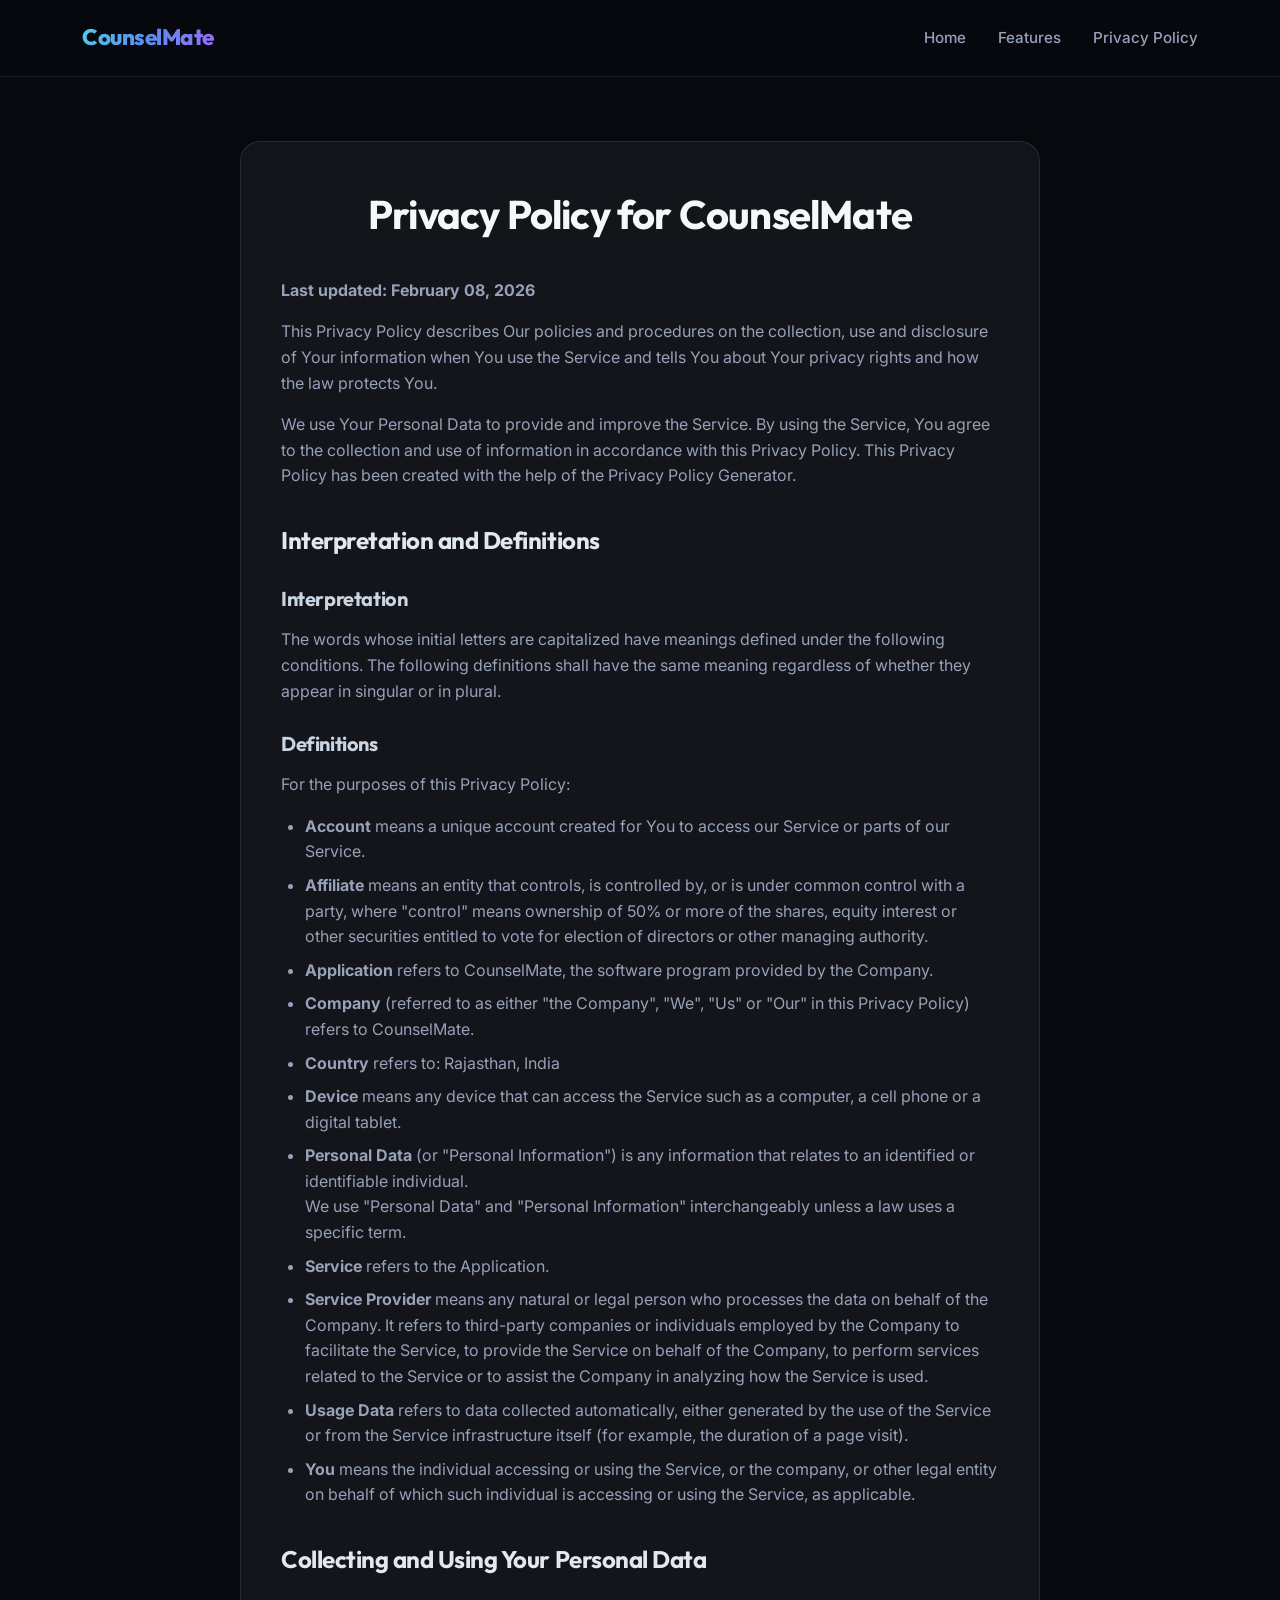
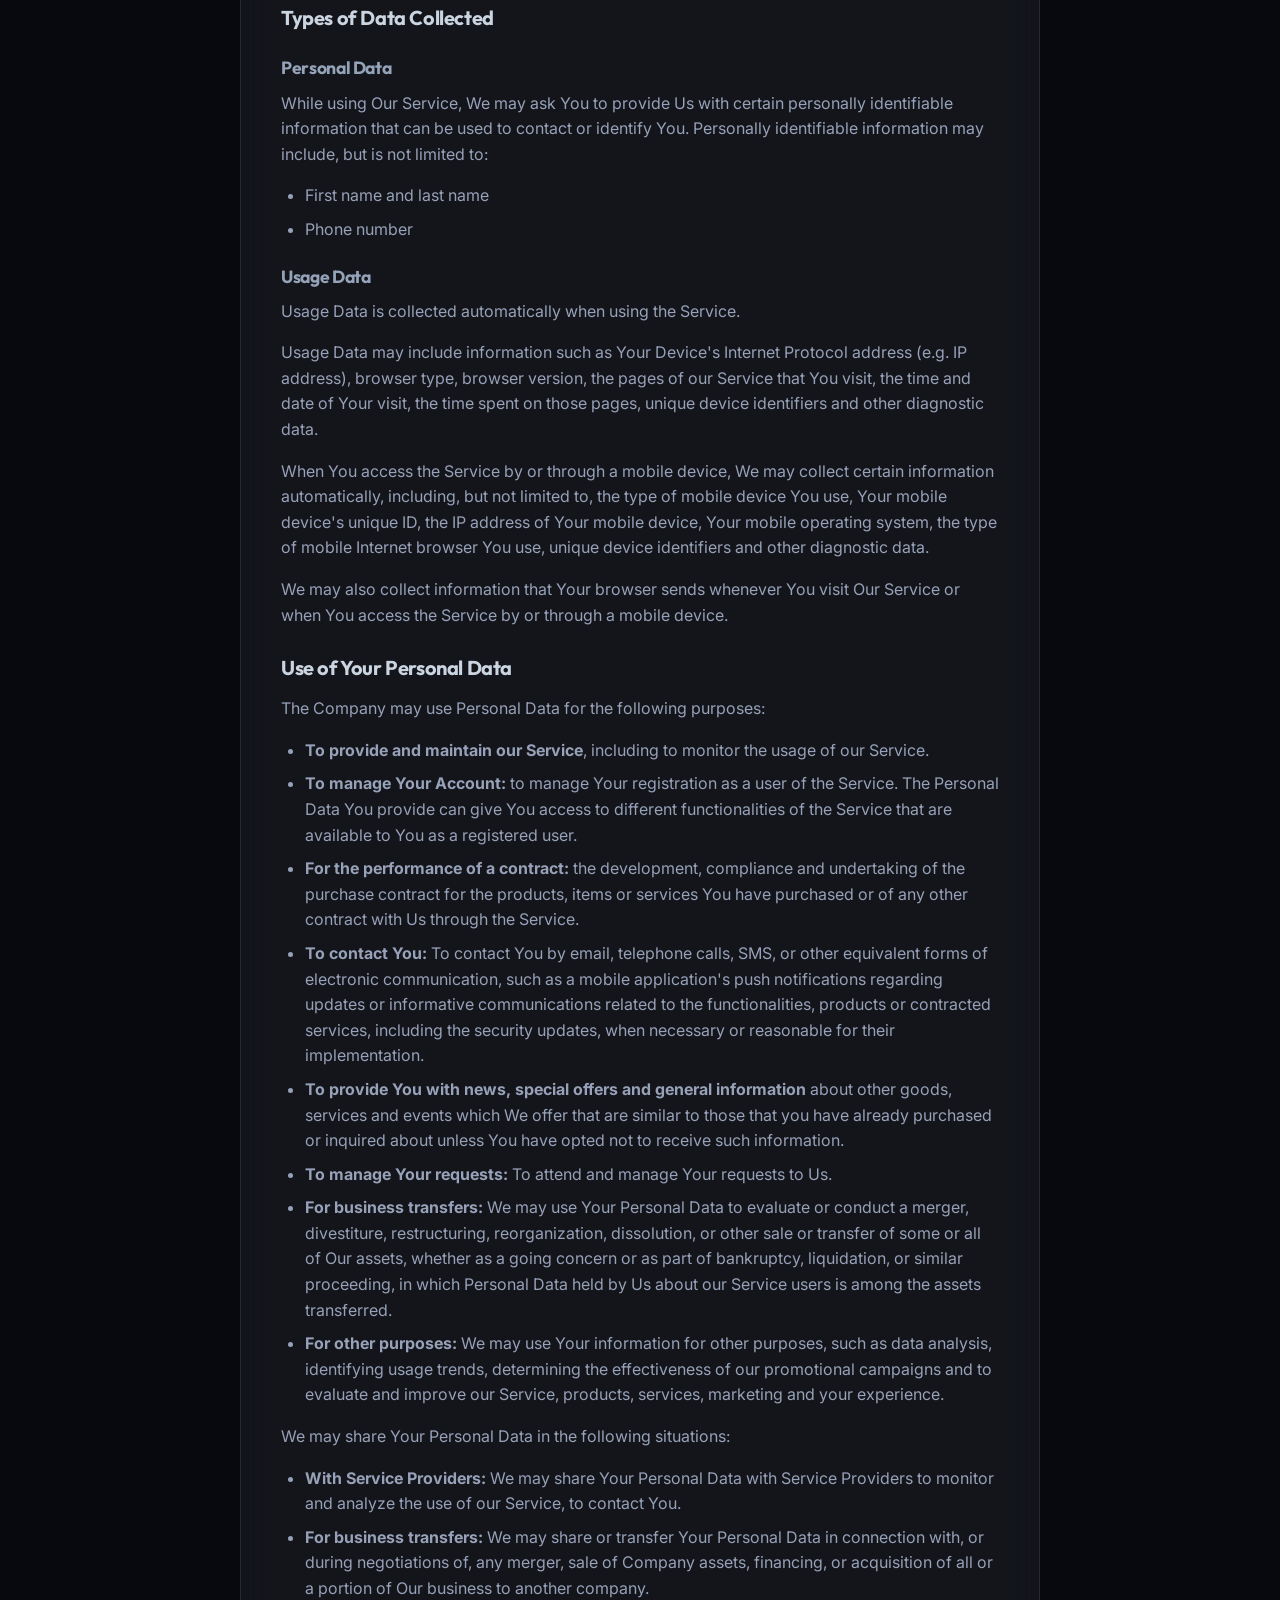
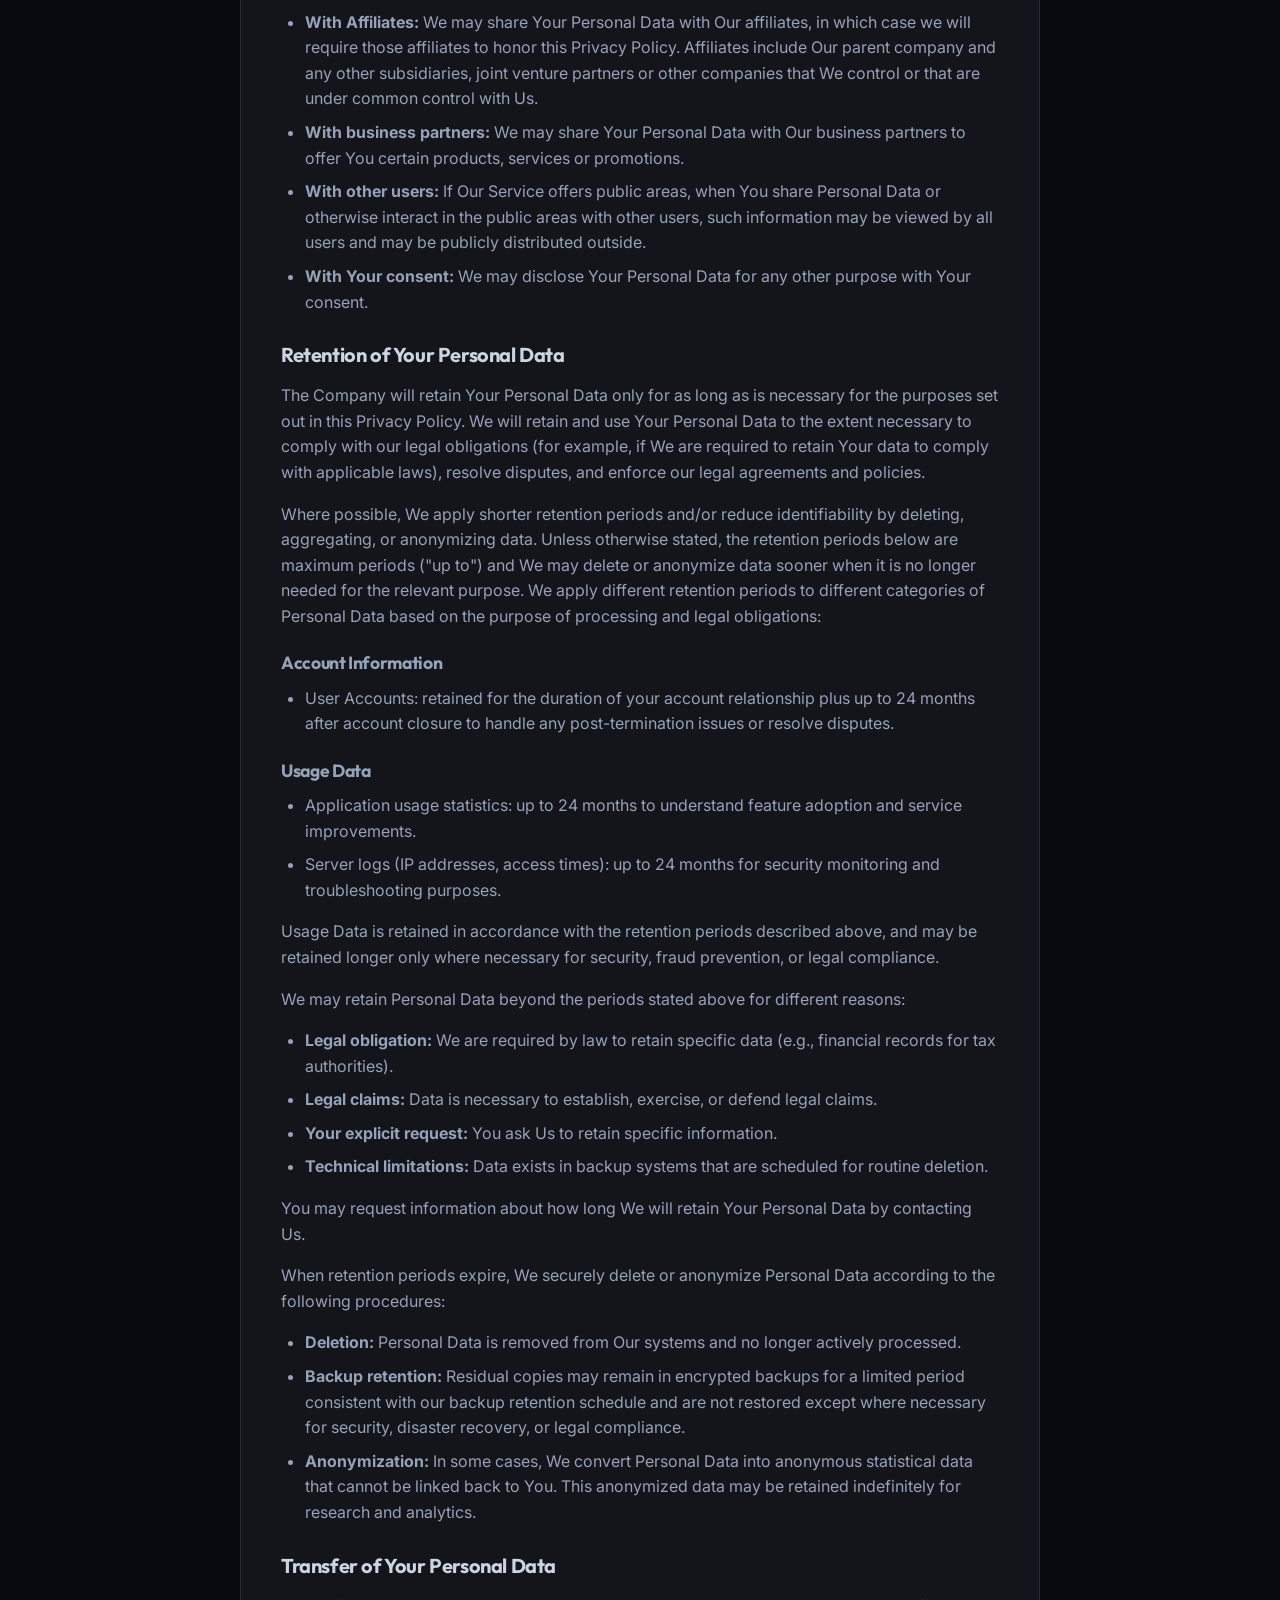
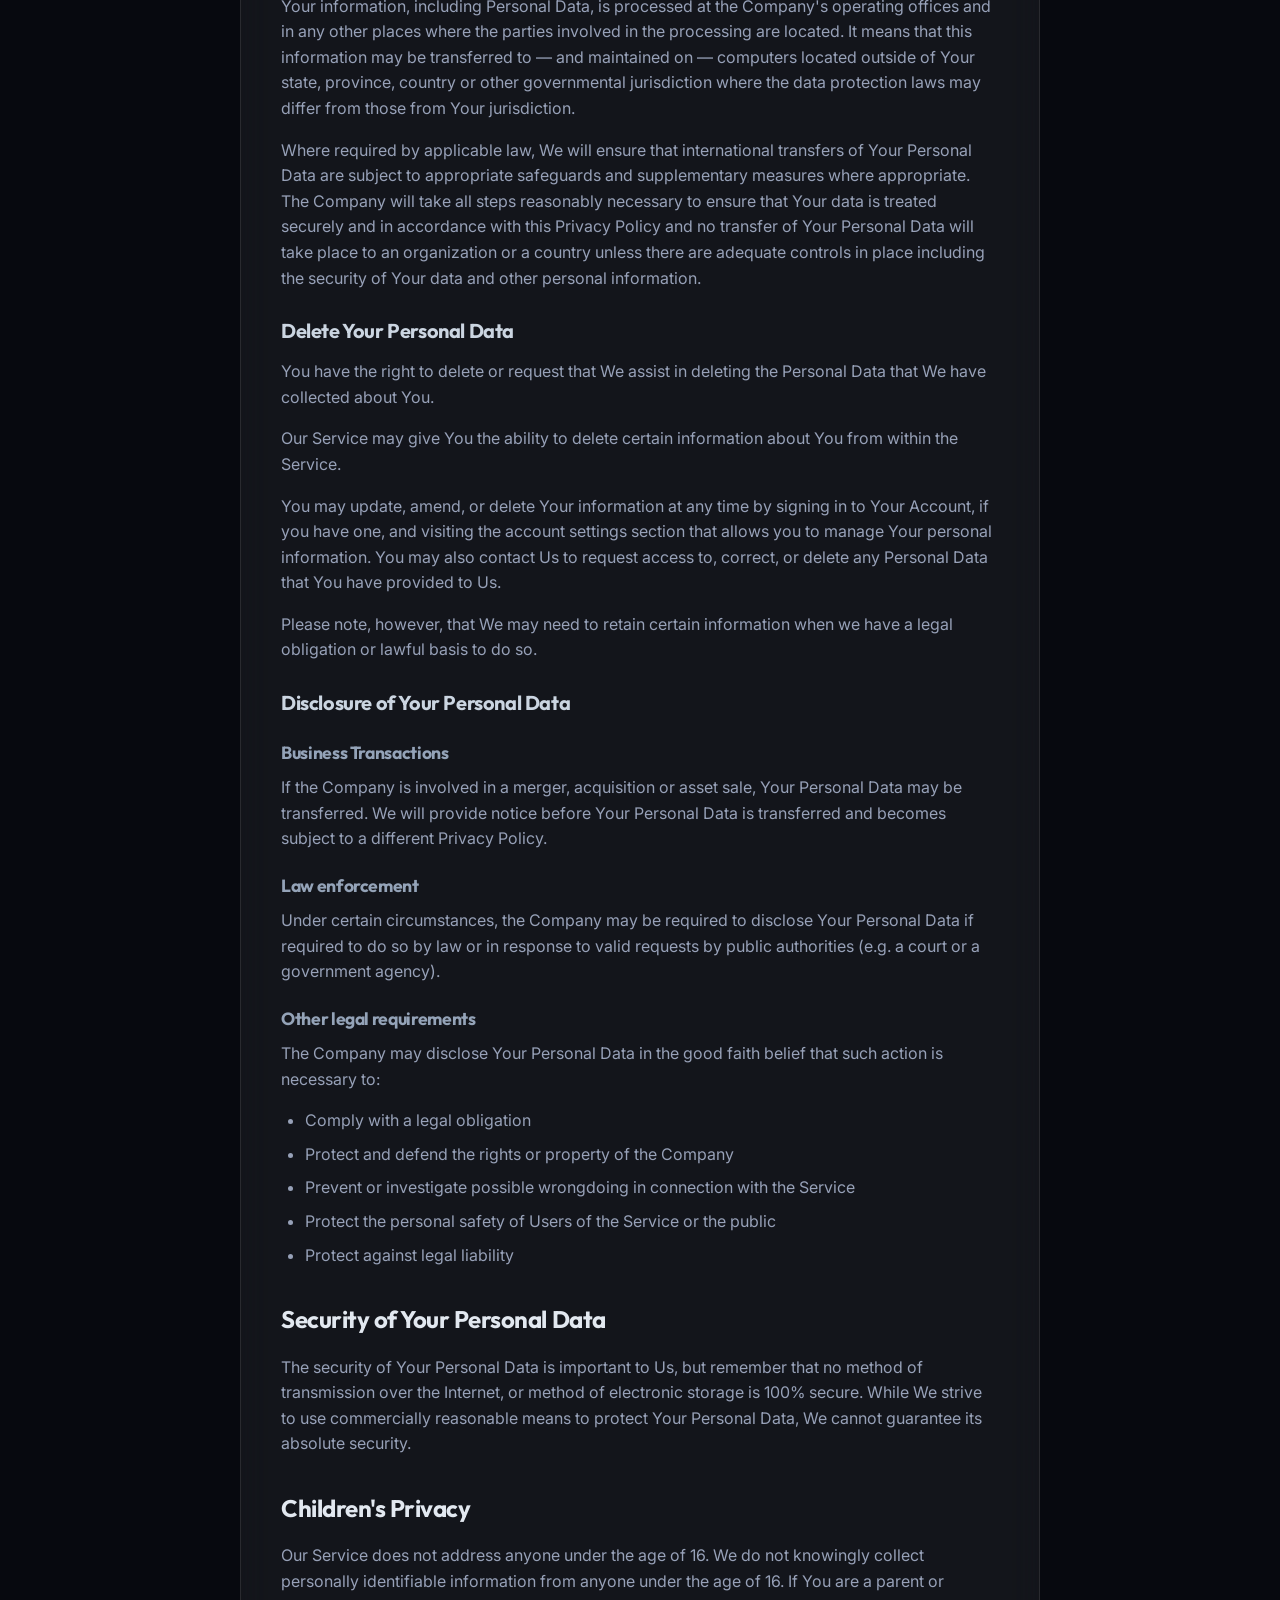
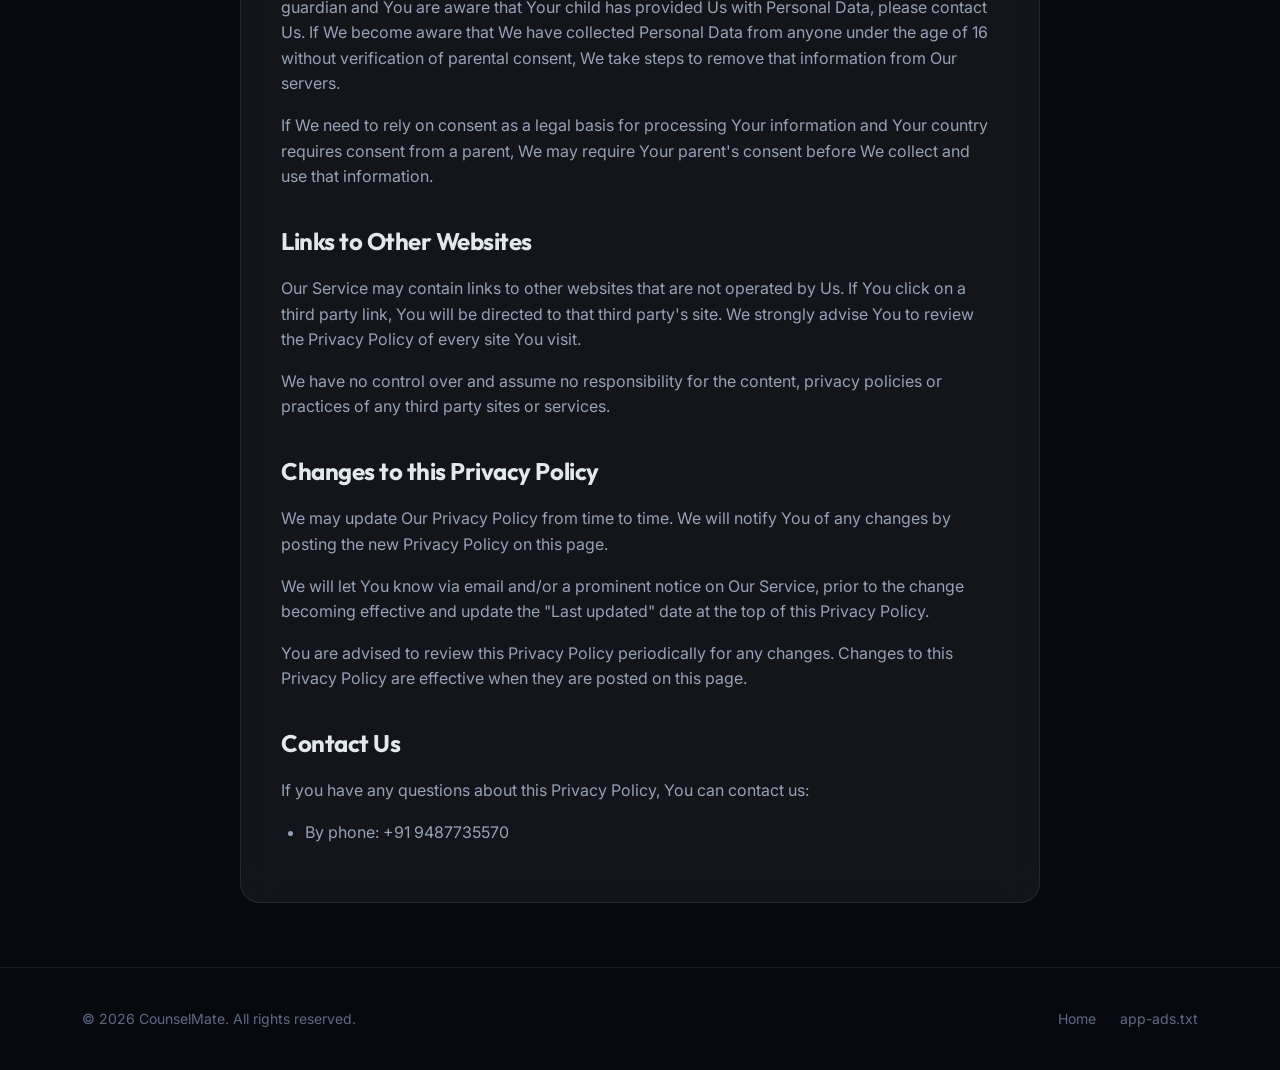
==== commit d9cac19b: "Update site v2.0" ====
--- a/privacy-policy.html
+++ b/privacy-policy.html
@@ -6,21 +6,24 @@
     <title>Privacy Policy - CounselMate</title>
     <meta name="description" content="Privacy Policy for CounselMate app.">
     <link rel="stylesheet" href="styles.css">
+    <link rel="icon" href="data:,">
 </head>
 <body>
+
+    <a class="skip-link" href="#main">Skip to content</a>
 
     <header>
         <div class="container nav-content">
             <a href="index.html" class="logo">CounselMate</a>
             <nav class="nav-links">
                 <a href="index.html">Home</a>
+                <a href="index.html#features">Features</a>
                 <a href="privacy-policy.html">Privacy Policy</a>
-                <a href="app-ads.txt" target="_blank">app-ads.txt</a>
             </nav>
         </div>
     </header>
 
-    <main class="container doc-content">
+    <main id="main" class="container doc-content">
         <div class="glass-card">
             <h1>Privacy Policy for CounselMate</h1>
             <p><strong>Last updated: February 08, 2026</strong></p>
@@ -172,8 +175,12 @@
     </main>
 
     <footer>
-        <div class="container">
-            &copy; 2026 CounselMate. All rights reserved.
+        <div class="container footer-content">
+            <span>&copy; 2026 CounselMate. All rights reserved.</span>
+            <nav class="footer-links">
+                <a href="index.html">Home</a>
+                <a href="app-ads.txt" target="_blank">app-ads.txt</a>
+            </nav>
         </div>
     </footer>
 
--- a/styles.css
+++ b/styles.css
@@ -1,22 +1,32 @@
-@import url('https://fonts.googleapis.com/css2?family=Outfit:wght@300;400;600;800&family=Inter:wght@400;500;700&display=swap');
+@import url('https://fonts.googleapis.com/css2?family=Outfit:wght@300;400;600;700;800&family=Inter:wght@400;500;600;700&display=swap');
 
 :root {
-  --primary-color: #3b82f6;
-  --primary-glow: rgba(59, 130, 246, 0.5);
-  --bg-color: #0f172a;
-  --surface-color: rgba(30, 41, 59, 0.7);
-  --text-primary: #f8fafc;
-  --text-secondary: #94a3b8;
-  --border-color: rgba(255, 255, 255, 0.1);
-  --radius-lg: 16px;
-  --radius-md: 8px;
-  --transition: all 0.3s ease;
+  --bg-color: #07090f;
+  --bg-color-soft: #0b0f1a;
+  --surface-color: rgba(255, 255, 255, 0.05);
+  --surface-color-strong: rgba(255, 255, 255, 0.08);
+  --text-primary: #f5f7fb;
+  --text-secondary: #97a1b8;
+  --text-tertiary: #5e6a85;
+  --border-color: rgba(255, 255, 255, 0.09);
+  --accent-blue: #5b8def;
+  --accent-violet: #9b6bf5;
+  --accent-cyan: #4fd1e8;
+  --accent-glow: rgba(91, 141, 239, 0.45);
+  --radius-lg: 20px;
+  --radius-md: 12px;
+  --ease: cubic-bezier(0.16, 1, 0.3, 1);
+  --duration: 0.8s;
 }
 
 * {
   margin: 0;
   padding: 0;
   box-sizing: border-box;
+}
+
+html {
+  scroll-behavior: smooth;
 }
 
 body {
@@ -25,66 +35,59 @@
   color: var(--text-primary);
   line-height: 1.6;
   min-height: 100vh;
-  display: flex;
-  flex-direction: column;
   overflow-x: hidden;
   position: relative;
-}
-
-/* Ambient Background Effect */
-body::before, body::after {
-  content: '';
-  position: absolute;
-  width: 500px;
-  height: 500px;
-  border-radius: 50%;
-  filter: blur(100px);
-  z-index: -1;
-  opacity: 0.5;
-}
-
-body::before {
-  top: -100px;
-  left: -100px;
-  background: var(--primary-glow);
-}
-
-body::after {
-  bottom: -100px;
-  right: -100px;
-  background: rgba(139, 92, 246, 0.4);
 }
 
 h1, h2, h3, h4, h5, h6 {
   font-family: 'Outfit', sans-serif;
   font-weight: 700;
   color: var(--text-primary);
+  letter-spacing: -0.02em;
 }
 
 a {
-  color: var(--primary-color);
+  color: var(--accent-blue);
   text-decoration: none;
-  transition: var(--transition);
-}
-
-a:hover {
-  text-decoration: underline;
-}
-
-/* Base Layout Container */
+  transition: color 0.25s ease;
+}
+
+p { color: var(--text-secondary); }
+
 .container {
   width: 100%;
-  max-width: 1200px;
+  max-width: 1180px;
   margin: 0 auto;
   padding: 0 2rem;
 }
 
-/* Header */
+.skip-link {
+  position: absolute;
+  top: -100px;
+  left: 1rem;
+  background: var(--accent-blue);
+  color: #fff;
+  padding: 0.75rem 1.25rem;
+  border-radius: var(--radius-md);
+  z-index: 1000;
+  transition: top 0.2s ease;
+}
+.skip-link:focus {
+  top: 1rem;
+}
+
+:focus-visible {
+  outline: 2px solid var(--accent-cyan);
+  outline-offset: 3px;
+}
+
+/* ---------- Header ---------- */
 header {
-  padding: 1.5rem 0;
+  padding: 1.25rem 0;
   border-bottom: 1px solid var(--border-color);
-  background: rgba(15, 23, 42, 0.8);
-  backdrop-filter: blur(12px);
+  background: rgba(7, 9, 15, 0.7);
+  backdrop-filter: blur(14px);
+  -webkit-backdrop-filter: blur(14px);
   position: sticky;
   top: 0;
   z-index: 100;
@@ -98,9 +101,9 @@
 
 .logo {
   font-family: 'Outfit', sans-serif;
-  font-size: 1.5rem;
+  font-size: 1.4rem;
   font-weight: 800;
-  background: linear-gradient(to right, #60a5fa, #a78bfa);
+  background: linear-gradient(120deg, var(--accent-cyan), var(--accent-blue) 50%, var(--accent-violet));
   -webkit-background-clip: text;
   background-clip: text;
   -webkit-text-fill-color: transparent;
@@ -109,68 +112,125 @@
 
 .nav-links {
   display: flex;
-  gap: 1.5rem;
+  gap: 2rem;
 }
 
 .nav-links a {
   color: var(--text-secondary);
   font-weight: 500;
-}
-
-.nav-links a:hover {
-  color: var(--text-primary);
-  text-decoration: none;
-}
-
-/* Hero Section */
+  font-size: 0.95rem;
+}
+
+.nav-links a:hover { color: var(--text-primary); }
+
+/* ---------- Hero ---------- */
 .hero {
-  flex: 1;
+  position: relative;
+  min-height: 100svh;
   display: flex;
   flex-direction: column;
   justify-content: center;
   align-items: center;
   text-align: center;
-  padding: 6rem 2rem;
+  padding: 7rem 1.5rem 4rem;
+  overflow: hidden;
+  isolation: isolate;
+}
+
+.hero-bg {
+  position: absolute;
+  inset: 0;
+  z-index: -2;
+  background:
+    radial-gradient(ellipse 60% 50% at 20% 15%, rgba(91, 141, 239, 0.28), transparent 60%),
+    radial-gradient(ellipse 55% 45% at 85% 25%, rgba(155, 107, 245, 0.22), transparent 60%),
+    radial-gradient(ellipse 70% 60% at 50% 100%, rgba(79, 209, 232, 0.14), transparent 65%),
+    var(--bg-color);
+}
+
+#hero-canvas {
+  position: absolute;
+  inset: 0;
+  z-index: -1;
+  width: 100%;
+  height: 100%;
+  display: block;
+}
+
+.hero-content {
+  max-width: 760px;
+}
+
+.eyebrow {
+  display: inline-flex;
+  align-items: center;
+  gap: 0.5rem;
+  font-size: 0.8rem;
+  font-weight: 600;
+  letter-spacing: 0.08em;
+  text-transform: uppercase;
+  color: var(--accent-cyan);
+  background: var(--surface-color);
+  border: 1px solid var(--border-color);
+  padding: 0.45rem 1rem;
+  border-radius: 999px;
+  margin-bottom: 1.75rem;
 }
 
 .hero h1 {
-  font-size: 4rem;
-  line-height: 1.1;
+  font-size: clamp(2.6rem, 6vw, 4.6rem);
+  line-height: 1.06;
   margin-bottom: 1.5rem;
-  background: linear-gradient(135deg, #fff 0%, #cbd5e1 100%);
+}
+
+.gradient-text {
+  background: linear-gradient(120deg, #ffffff 10%, var(--accent-cyan) 45%, var(--accent-blue) 75%, var(--accent-violet));
   -webkit-background-clip: text;
   background-clip: text;
   -webkit-text-fill-color: transparent;
-}
-
-.hero p {
-  font-size: 1.25rem;
+  background-size: 200% auto;
+  animation: shimmer 8s linear infinite;
+}
+
+@keyframes shimmer {
+  to { background-position: 200% center; }
+}
+
+.hero-lede {
+  font-size: 1.2rem;
   color: var(--text-secondary);
-  max-width: 600px;
-  margin-bottom: 2.5rem;
-}
-
-.btn {
-  display: inline-block;
-  padding: 0.875rem 2rem;
-  border-radius: var(--radius-md);
-  font-weight: 600;
-  transition: var(--transition);
-  cursor: pointer;
-  border: none;
-}
-
-.btn-primary {
-  background-color: var(--primary-color);
-  color: white;
-  box-shadow: 0 4px 14px 0 rgba(59, 130, 246, 0.39);
-}
-
-.btn-primary:hover {
-  background-color: #2563eb;
-  transform: translateY(-2px);
-  text-decoration: none;
-  box-shadow: 0 6px 20px 0 rgba(59, 130, 246, 0.5);
+  max-width: 560px;
+  margin: 0 auto 2.5rem;
+}
+
+.cta-row {
+  display: flex;
+  flex-direction: column;
+  align-items: center;
+  gap: 1rem;
+}
+
+.free-note {
+  display: flex;
+  align-items: center;
+  gap: 0.5rem;
+  font-size: 0.85rem;
+  color: var(--text-tertiary);
+}
+
+.dot-live {
+  width: 7px;
+  height: 7px;
+  border-radius: 50%;
+  background: var(--accent-cyan);
+  box-shadow: 0 0 0 0 rgba(79, 209, 232, 0.6);
+  animation: pulse-dot 2.4s ease-out infinite;
+}
+
+@keyframes pulse-dot {
+  0% { box-shadow: 0 0 0 0 rgba(79, 209, 232, 0.55); }
+  70% { box-shadow: 0 0 0 9px rgba(79, 209, 232, 0); }
+  100% { box-shadow: 0 0 0 0 rgba(79, 209, 232, 0); }
 }
 
 /* Store Buttons */
@@ -179,29 +239,28 @@
   gap: 1rem;
   justify-content: center;
   flex-wrap: wrap;
-  margin-top: 1.5rem;
 }
 
 .store-badge {
   display: flex;
   align-items: center;
   justify-content: center;
-  background-color: #000;
+  background-color: #0c0f16;
   color: #fff;
-  border-radius: 8px;
+  border-radius: 10px;
   padding: 6px 16px;
-  box-shadow: 0 4px 14px 0 rgba(0, 0, 0, 0.3);
-  transition: var(--transition);
-  border: 1px solid rgba(255,255,255,0.25);
-  width: 160px;
-  height: 52px;
+  box-shadow: 0 4px 20px 0 rgba(0, 0, 0, 0.45);
+  transition: transform 0.3s var(--ease), box-shadow 0.3s var(--ease), border-color 0.3s var(--ease);
+  border: 1px solid rgba(255, 255, 255, 0.16);
+  width: 168px;
+  height: 54px;
 }
 
 .store-badge:hover {
-  transform: translateY(-2px);
+  transform: translateY(-3px);
   text-decoration: none;
-  box-shadow: 0 6px 20px 0 rgba(255, 255, 255, 0.15);
-  border-color: #fff;
+  box-shadow: 0 10px 30px 0 rgba(91, 141, 239, 0.25);
+  border-color: rgba(255, 255, 255, 0.4);
   color: #fff;
 }
 
@@ -215,7 +274,6 @@
   display: flex;
   flex-direction: column;
   align-items: flex-start;
-  font-family: 'Inter', sans-serif;
   margin-top: -2px;
 }
 
@@ -223,17 +281,272 @@
   font-size: 0.6rem;
   text-transform: uppercase;
   line-height: 1.2;
-  opacity: 0.9;
-  letter-spacing: 0.2px;
+  opacity: 0.85;
+  letter-spacing: 0.3px;
 }
 
 .store-large {
-  font-size: 1.15rem;
+  font-size: 1.1rem;
   font-weight: 600;
   line-height: 1.1;
 }
 
-/* Glassmorphism Cards */
+.scroll-cue {
+  position: absolute;
+  bottom: 2.25rem;
+  left: 50%;
+  transform: translateX(-50%);
+  display: flex;
+  flex-direction: column;
+  align-items: center;
+  gap: 0.6rem;
+}
+
+.scroll-cue span {
+  width: 1px;
+  height: 32px;
+  background: linear-gradient(to bottom, transparent, var(--text-tertiary));
+  animation: scroll-cue-move 2s ease-in-out infinite;
+}
+
+.scroll-cue p {
+  font-size: 0.7rem;
+  letter-spacing: 0.15em;
+  text-transform: uppercase;
+  color: var(--text-tertiary);
+}
+
+@keyframes scroll-cue-move {
+  0%, 100% { transform: scaleY(0.6); opacity: 0.4; }
+  50% { transform: scaleY(1); opacity: 1; }
+}
+
+/* ---------- Reveal-on-scroll ---------- */
+[data-reveal] {
+  opacity: 0;
+  transform: translateY(36px);
+  transition: opacity var(--duration) var(--ease), transform var(--duration) var(--ease);
+}
+
+[data-reveal].is-visible {
+  opacity: 1;
+  transform: translateY(0);
+}
+
+/* ---------- Narrative ---------- */
+.narrative {
+  padding: 9rem 0;
+  text-align: center;
+}
+
+.narrative-line {
+  font-family: 'Outfit', sans-serif;
+  font-size: clamp(1.4rem, 3.4vw, 2.4rem);
+  font-weight: 600;
+  max-width: 780px;
+  margin: 0 auto 1.5rem;
+  color: var(--text-secondary);
+}
+
+.narrative-strike {
+  color: var(--text-tertiary);
+  text-decoration: line-through;
+  text-decoration-color: rgba(94, 106, 133, 0.5);
+  text-decoration-thickness: 2px;
+}
+
+.narrative-highlight {
+  color: var(--text-primary);
+  margin-top: 2.5rem;
+  background: linear-gradient(120deg, var(--accent-cyan), var(--accent-blue));
+  -webkit-background-clip: text;
+  background-clip: text;
+  -webkit-text-fill-color: transparent;
+}
+
+/* ---------- Features ---------- */
+.features {
+  padding: 4rem 0 6rem;
+}
+
+.section-eyebrow {
+  font-size: 0.8rem;
+  font-weight: 600;
+  letter-spacing: 0.08em;
+  text-transform: uppercase;
+  color: var(--accent-cyan);
+  margin-bottom: 0.75rem;
+}
+
+.section-title {
+  font-size: clamp(1.8rem, 4vw, 2.6rem);
+  max-width: 600px;
+  margin-bottom: 4rem;
+}
+
+.feature-row {
+  padding: 5rem 0;
+  border-top: 1px solid var(--border-color);
+}
+
+.feature-grid {
+  display: grid;
+  grid-template-columns: 1fr 1fr;
+  gap: 4rem;
+  align-items: center;
+}
+
+.feature-row.reverse .feature-grid {
+  direction: rtl;
+}
+.feature-row.reverse .feature-text,
+.feature-row.reverse .feature-visual {
+  direction: ltr;
+}
+
+.feature-index {
+  display: inline-block;
+  font-family: 'Outfit', sans-serif;
+  font-size: 0.95rem;
+  font-weight: 700;
+  color: var(--accent-blue);
+  border: 1px solid var(--border-color);
+  background: var(--surface-color);
+  padding: 0.3rem 0.8rem;
+  border-radius: 999px;
+  margin-bottom: 1.25rem;
+}
+
+.feature-text h3 {
+  font-size: clamp(1.4rem, 2.8vw, 2rem);
+  margin-bottom: 1rem;
+}
+
+.feature-text p {
+  font-size: 1.05rem;
+  max-width: 460px;
+}
+
+/* 3D tilt cards */
+.feature-visual {
+  perspective: 1000px;
+}
+
+.tilt-card-inner {
+  position: relative;
+  aspect-ratio: 4 / 3;
+  background: linear-gradient(155deg, var(--surface-color-strong), var(--surface-color) 60%);
+  border: 1px solid var(--border-color);
+  border-radius: var(--radius-lg);
+  display: flex;
+  align-items: center;
+  justify-content: center;
+  transform-style: preserve-3d;
+  transition: transform 0.4s var(--ease), box-shadow 0.4s var(--ease), border-color 0.4s var(--ease);
+  box-shadow: 0 20px 60px -20px rgba(0, 0, 0, 0.6);
+  will-change: transform;
+}
+
+.tilt-card:hover .tilt-card-inner,
+.tilt-card:focus-within .tilt-card-inner {
+  border-color: rgba(91, 141, 239, 0.4);
+  box-shadow: 0 30px 80px -20px rgba(91, 141, 239, 0.3);
+}
+
+.feature-icon {
+  width: 34%;
+  max-width: 110px;
+  fill: none;
+  stroke: var(--accent-cyan);
+  stroke-width: 1.4;
+  stroke-linecap: round;
+  stroke-linejoin: round;
+  transform: translateZ(60px);
+  filter: drop-shadow(0 0 18px rgba(79, 209, 232, 0.35));
+}
+
+.visual-pulse {
+  position: absolute;
+  width: 34%;
+  max-width: 110px;
+  aspect-ratio: 1;
+  border-radius: 50%;
+  border: 1px solid rgba(79, 209, 232, 0.5);
+  animation: radar-pulse 2.8s ease-out infinite;
+}
+
+@keyframes radar-pulse {
+  0% { transform: scale(0.6); opacity: 0.8; }
+  100% { transform: scale(2.4); opacity: 0; }
+}
+
+/* ---------- Scope ---------- */
+.scope {
+  padding: 5rem 0 7rem;
+}
+
+.scope-card {
+  max-width: 760px;
+  text-align: center;
+  background: var(--surface-color);
+  border: 1px solid var(--border-color);
+  border-radius: var(--radius-lg);
+  padding: 3.5rem 2.5rem;
+  backdrop-filter: blur(16px);
+  -webkit-backdrop-filter: blur(16px);
+}
+
+.scope-card h2 {
+  font-size: clamp(1.6rem, 3.4vw, 2.2rem);
+  margin: 0.75rem 0 1.25rem;
+}
+
+.scope-card p {
+  font-size: 1.05rem;
+  max-width: 600px;
+  margin: 0 auto;
+}
+
+/* ---------- Final CTA ---------- */
+.final-cta {
+  padding: 7rem 0 8rem;
+  text-align: center;
+  position: relative;
+}
+
+.final-cta-content {
+  max-width: 620px;
+  margin: 0 auto;
+  display: flex;
+  flex-direction: column;
+  align-items: center;
+  gap: 1.5rem;
+}
+
+.final-cta h2 {
+  font-size: clamp(1.8rem, 4vw, 2.6rem);
+}
+
+/* ---------- Documentation Content (privacy policy) ---------- */
+.doc-content {
+  padding: 4rem 0;
+  max-width: 800px;
+  margin: 0 auto;
+}
+
+.doc-content h1 {
+  margin-bottom: 2rem;
+  font-size: 2.5rem;
+  text-align: center;
+}
+
+.doc-content h2 { margin-top: 2rem; margin-bottom: 1rem; font-size: 1.5rem; color: #e2e8f0; }
+.doc-content h3 { margin-top: 1.5rem; margin-bottom: 0.75rem; font-size: 1.25rem; color: #cbd5e1; }
+.doc-content h4 { margin-top: 1.25rem; margin-bottom: 0.5rem; font-size: 1.1rem; color: #94a3b8; }
+.doc-content p { color: var(--text-secondary); margin-bottom: 1rem; }
+.doc-content ul { color: var(--text-secondary); margin-bottom: 1rem; padding-left: 1.5rem; }
+.doc-content li { margin-bottom: 0.5rem; }
+
 .glass-card {
   background: var(--surface-color);
   border: 1px solid var(--border-color);
@@ -241,81 +554,73 @@
   -webkit-backdrop-filter: blur(16px);
   border-radius: var(--radius-lg);
   padding: 2.5rem;
-  box-shadow: 0 4px 6px -1px rgba(0, 0, 0, 0.1), 0 2px 4px -1px rgba(0, 0, 0, 0.06);
-}
-
-.glass-card:hover {
-  border-color: rgba(255, 255, 255, 0.2);
-  transform: translateY(-5px);
-  box-shadow: 0 10px 25px -5px rgba(0, 0, 0, 0.3);
-  transition: var(--transition);
-}
-
-/* Documentation Content / Text Formatting */
-.doc-content {
-  padding: 4rem 0;
-  max-width: 800px;
-  margin: 0 auto;
-}
-
-.doc-content h1 {
-  margin-bottom: 2rem;
-  font-size: 2.5rem;
-  text-align: center;
-}
-
-.doc-content h2 {
-  margin-top: 2rem;
-  margin-bottom: 1rem;
-  font-size: 1.5rem;
-  color: #e2e8f0;
-}
-
-.doc-content h3 {
-  margin-top: 1.5rem;
-  margin-bottom: 0.75rem;
-  font-size: 1.25rem;
-  color: #cbd5e1;
-}
-
-.doc-content h4 {
-  margin-top: 1.25rem;
-  margin-bottom: 0.5rem;
-  font-size: 1.1rem;
-  color: #94a3b8;
-}
-
-.doc-content p {
-  color: var(--text-secondary);
-  margin-bottom: 1rem;
-}
-
-.doc-content ul {
-  color: var(--text-secondary);
-  margin-bottom: 1rem;
-  padding-left: 1.5rem;
-}
-
-.doc-content li {
-  margin-bottom: 0.5rem;
-}
-
-/* Footer */
+}
+
+/* ---------- Footer ---------- */
 footer {
-  margin-top: auto;
-  padding: 2rem 0;
-  text-align: center;
+  padding: 2.5rem 0;
   border-top: 1px solid var(--border-color);
-  color: var(--text-secondary);
+  color: var(--text-tertiary);
   font-size: 0.875rem;
 }
 
-/* Responsive constraints */
-@media (max-width: 768px) {
-  .hero h1 {
-    font-size: 2.5rem;
+.footer-content {
+  display: flex;
+  justify-content: space-between;
+  align-items: center;
+  flex-wrap: wrap;
+  gap: 1rem;
+}
+
+.footer-links {
+  display: flex;
+  gap: 1.5rem;
+}
+
+.footer-links a {
+  color: var(--text-tertiary);
+}
+.footer-links a:hover { color: var(--text-primary); }
+
+/* ---------- Responsive ---------- */
+@media (max-width: 900px) {
+  .feature-grid {
+    grid-template-columns: 1fr;
+    gap: 2.5rem;
   }
-  .hero p {
-    font-size: 1.125rem;
+  .feature-row.reverse .feature-grid {
+    direction: ltr;
   }
-}
+  .feature-visual {
+    order: -1;
+    max-width: 320px;
+    margin: 0 auto;
+    width: 100%;
+  }
+  .feature-text p { max-width: 100%; }
+}
+
+@media (max-width: 600px) {
+  .hero { padding: 6rem 1.25rem 3.5rem; }
+  .narrative { padding: 5rem 0; }
+  .features { padding: 2rem 0 3rem; }
+  .feature-row { padding: 3rem 0; }
+  .store-buttons { gap: 0.75rem; }
+}
+
+/* ---------- Reduced motion ---------- */
+@media (prefers-reduced-motion: reduce) {
+  html { scroll-behavior: auto; }
+  *, *::before, *::after {
+    animation-duration: 0.001ms !important;
+    animation-iteration-count: 1 !important;
+    transition-duration: 0.001ms !important;
+  }
+  [data-reveal] {
+    opacity: 1;
+    transform: none;
+  }
+  .tilt-card-inner {
+    transform: none !important;
+  }
+}
